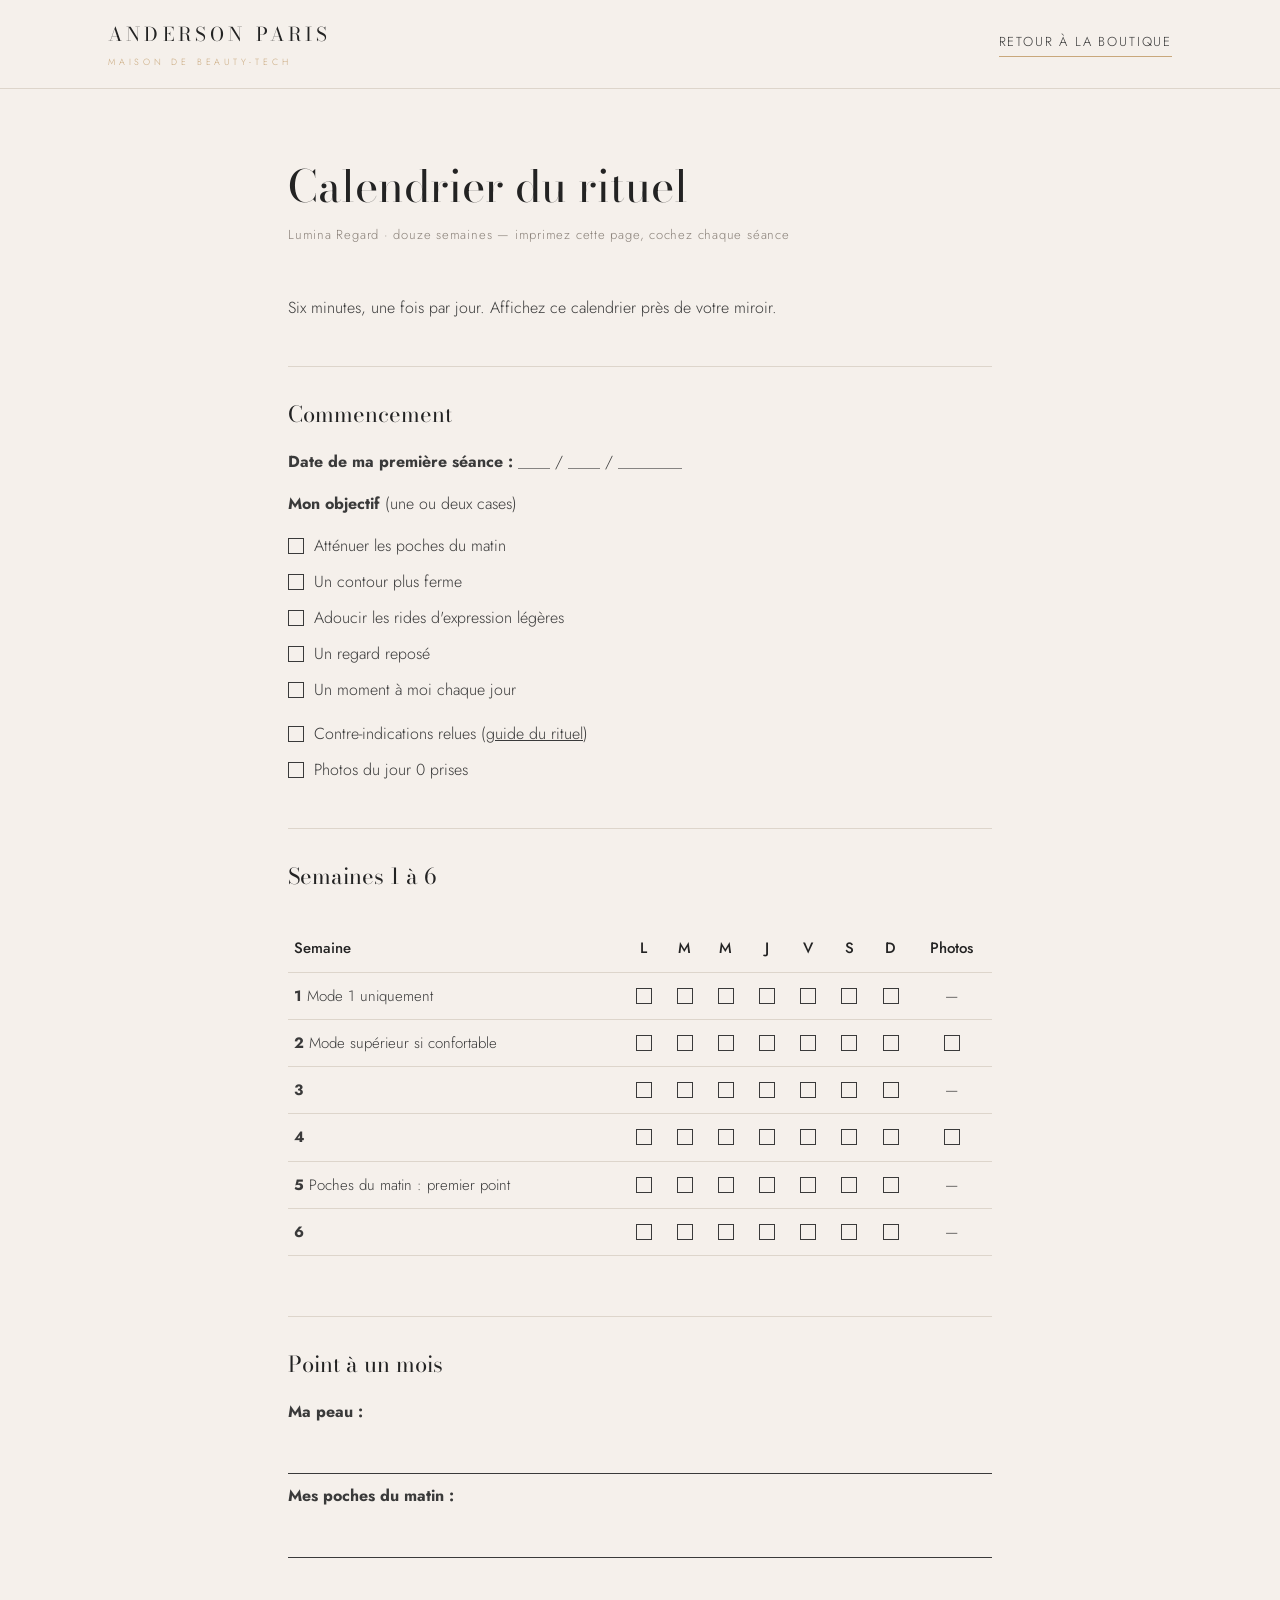
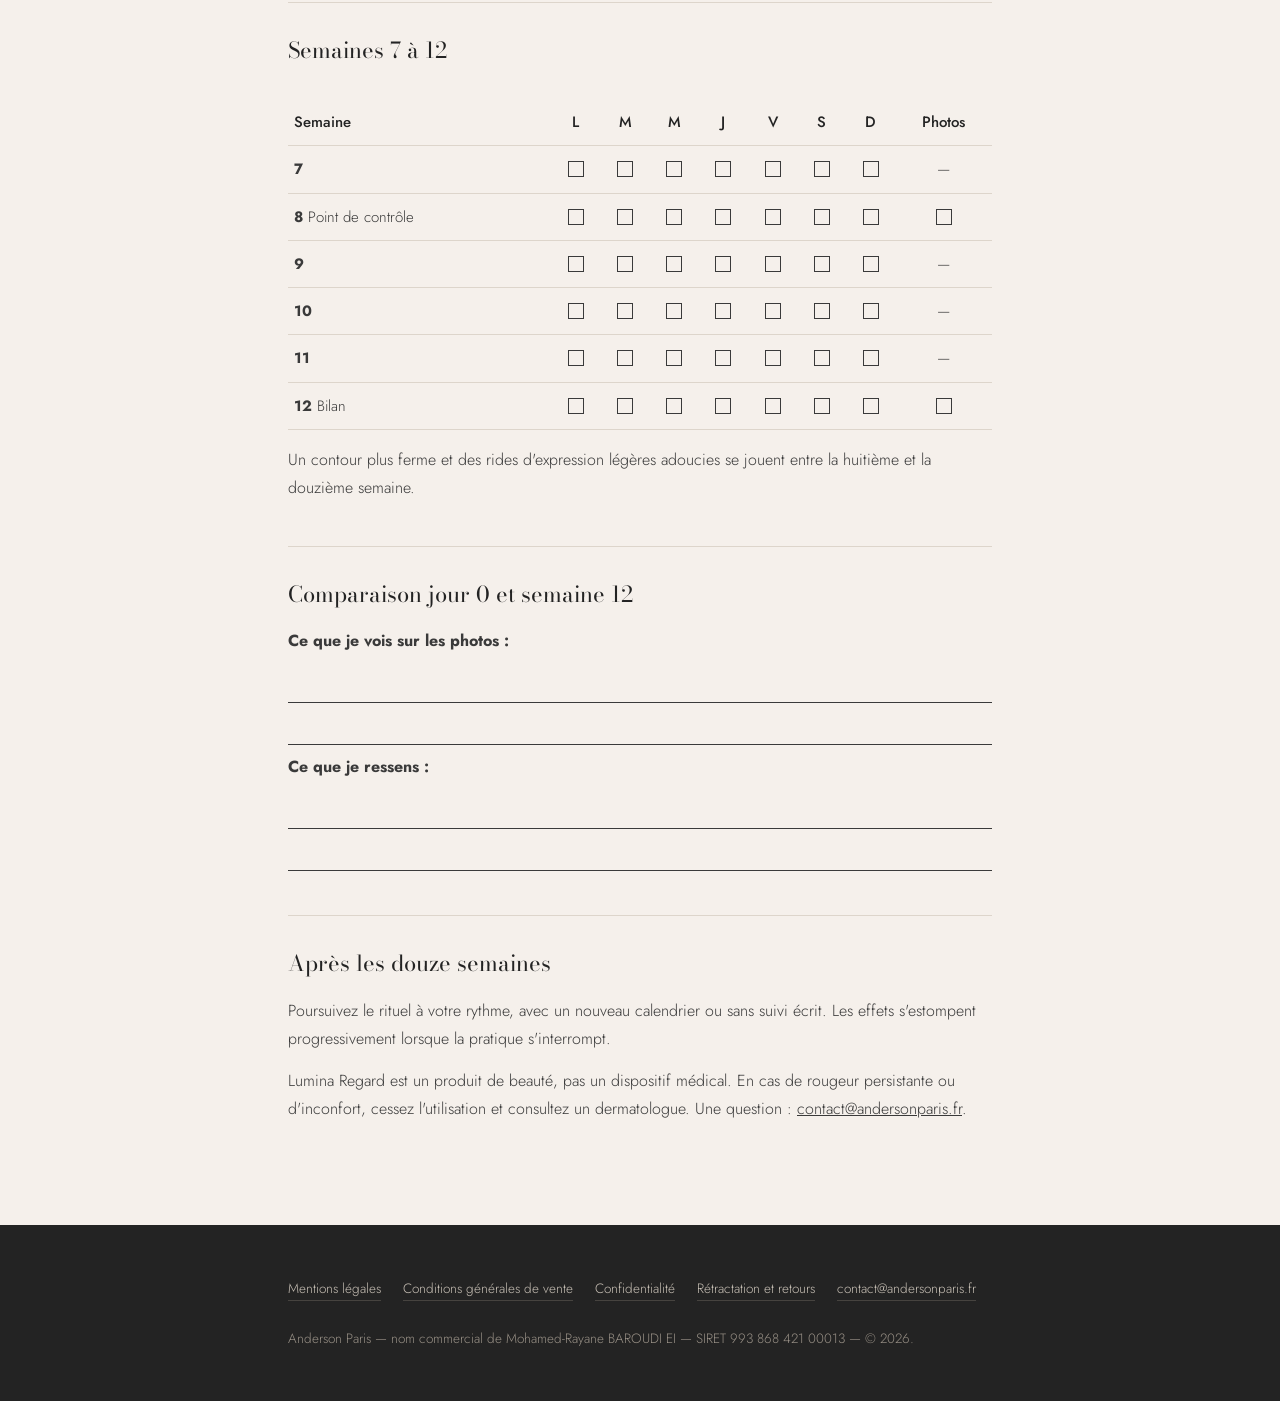
==== calendrier-rituel.html @ a3a5bf85 "Ajoute les pages du guide du rituel, des sérums et du calendrier Trois pages sur le squelette des pa" ====
<!DOCTYPE html>
<html lang="fr">
<head>
<meta charset="utf-8">
<meta name="viewport" content="width=device-width, initial-scale=1">
<meta name="robots" content="noindex">
<title>Calendrier du rituel, 12 semaines — Anderson Paris</title>
<link rel="preconnect" href="https://fonts.googleapis.com">
<link rel="preconnect" href="https://fonts.gstatic.com" crossorigin>
<link href="https://fonts.googleapis.com/css2?family=Bodoni+Moda:opsz,wght@6..96,400&family=Jost:wght@300;400;500&display=swap" rel="stylesheet">
<link rel="stylesheet" href="/style.css">
</head>
<body>
<header><div class="bar">
<a class="marque" href="/">Anderson Paris<span>Maison de beauty-tech</span></a>
<a class="retour" href="/">Retour à la boutique</a>
</div></header>
<main><div class="wrap">
<h1>Calendrier du rituel</h1>
<p class="maj">Lumina Regard · douze semaines — imprimez cette page, cochez chaque séance</p>
<p>Six minutes, une fois par jour. Affichez ce calendrier près de votre miroir.</p>

<h2>Commencement</h2>
<p><strong>Date de ma première séance :</strong> ____ / ____ / ________</p>
<p><strong>Mon objectif</strong> (une ou deux cases)</p>
<ul class="cases">
<li><span class="case"></span>Atténuer les poches du matin</li>
<li><span class="case"></span>Un contour plus ferme</li>
<li><span class="case"></span>Adoucir les rides d'expression légères</li>
<li><span class="case"></span>Un regard reposé</li>
<li><span class="case"></span>Un moment à moi chaque jour</li>
</ul>
<ul class="cases">
<li><span class="case"></span>Contre-indications relues (<a href="/guide-rituel#contre-indications">guide du rituel</a>)</li>
<li><span class="case"></span>Photos du jour 0 prises</li>
</ul>

<h2>Semaines 1 à 6</h2>
<div class="defile"><table class="grille">
<tr><th>Semaine</th><th>L</th><th>M</th><th>M</th><th>J</th><th>V</th><th>S</th><th>D</th><th>Photos</th></tr>
<tr><td><strong>1</strong> Mode 1 uniquement</td><td><span class="case"></span></td><td><span class="case"></span></td><td><span class="case"></span></td><td><span class="case"></span></td><td><span class="case"></span></td><td><span class="case"></span></td><td><span class="case"></span></td><td>—</td></tr>
<tr><td><strong>2</strong> Mode supérieur si confortable</td><td><span class="case"></span></td><td><span class="case"></span></td><td><span class="case"></span></td><td><span class="case"></span></td><td><span class="case"></span></td><td><span class="case"></span></td><td><span class="case"></span></td><td><span class="case"></span></td></tr>
<tr><td><strong>3</strong></td><td><span class="case"></span></td><td><span class="case"></span></td><td><span class="case"></span></td><td><span class="case"></span></td><td><span class="case"></span></td><td><span class="case"></span></td><td><span class="case"></span></td><td>—</td></tr>
<tr><td><strong>4</strong></td><td><span class="case"></span></td><td><span class="case"></span></td><td><span class="case"></span></td><td><span class="case"></span></td><td><span class="case"></span></td><td><span class="case"></span></td><td><span class="case"></span></td><td><span class="case"></span></td></tr>
<tr><td><strong>5</strong> Poches du matin : premier point</td><td><span class="case"></span></td><td><span class="case"></span></td><td><span class="case"></span></td><td><span class="case"></span></td><td><span class="case"></span></td><td><span class="case"></span></td><td><span class="case"></span></td><td>—</td></tr>
<tr><td><strong>6</strong></td><td><span class="case"></span></td><td><span class="case"></span></td><td><span class="case"></span></td><td><span class="case"></span></td><td><span class="case"></span></td><td><span class="case"></span></td><td><span class="case"></span></td><td>—</td></tr>
</table></div>

<h2>Point à un mois</h2>
<p><strong>Ma peau :</strong></p><div class="ligne-ecrire"></div>
<p><strong>Mes poches du matin :</strong></p><div class="ligne-ecrire"></div>

<h2>Semaines 7 à 12</h2>
<div class="defile"><table class="grille">
<tr><th>Semaine</th><th>L</th><th>M</th><th>M</th><th>J</th><th>V</th><th>S</th><th>D</th><th>Photos</th></tr>
<tr><td><strong>7</strong></td><td><span class="case"></span></td><td><span class="case"></span></td><td><span class="case"></span></td><td><span class="case"></span></td><td><span class="case"></span></td><td><span class="case"></span></td><td><span class="case"></span></td><td>—</td></tr>
<tr><td><strong>8</strong> Point de contrôle</td><td><span class="case"></span></td><td><span class="case"></span></td><td><span class="case"></span></td><td><span class="case"></span></td><td><span class="case"></span></td><td><span class="case"></span></td><td><span class="case"></span></td><td><span class="case"></span></td></tr>
<tr><td><strong>9</strong></td><td><span class="case"></span></td><td><span class="case"></span></td><td><span class="case"></span></td><td><span class="case"></span></td><td><span class="case"></span></td><td><span class="case"></span></td><td><span class="case"></span></td><td>—</td></tr>
<tr><td><strong>10</strong></td><td><span class="case"></span></td><td><span class="case"></span></td><td><span class="case"></span></td><td><span class="case"></span></td><td><span class="case"></span></td><td><span class="case"></span></td><td><span class="case"></span></td><td>—</td></tr>
<tr><td><strong>11</strong></td><td><span class="case"></span></td><td><span class="case"></span></td><td><span class="case"></span></td><td><span class="case"></span></td><td><span class="case"></span></td><td><span class="case"></span></td><td><span class="case"></span></td><td>—</td></tr>
<tr><td><strong>12</strong> Bilan</td><td><span class="case"></span></td><td><span class="case"></span></td><td><span class="case"></span></td><td><span class="case"></span></td><td><span class="case"></span></td><td><span class="case"></span></td><td><span class="case"></span></td><td><span class="case"></span></td></tr>
</table></div>
<p>Un contour plus ferme et des rides d'expression légères adoucies se jouent entre la huitième et la douzième semaine.</p>

<h2>Comparaison jour 0 et semaine 12</h2>
<p><strong>Ce que je vois sur les photos :</strong></p><div class="ligne-ecrire"></div><div class="ligne-ecrire"></div>
<p><strong>Ce que je ressens :</strong></p><div class="ligne-ecrire"></div><div class="ligne-ecrire"></div>

<h2>Après les douze semaines</h2>
<p>Poursuivez le rituel à votre rythme, avec un nouveau calendrier ou sans suivi écrit. Les effets s'estompent progressivement lorsque la pratique s'interrompt.</p>
<p>Lumina Regard est un produit de beauté, pas un dispositif médical. En cas de rougeur persistante ou d'inconfort, cessez l'utilisation et consultez un dermatologue. Une question : <a href="mailto:contact@andersonparis.fr">contact@andersonparis.fr</a>.</p>
</div></main>
<footer><div class="wrap">
<div class="fnav">
<a href="/mentions-legales">Mentions légales</a>
<a href="/cgv">Conditions générales de vente</a>
<a href="/confidentialite">Confidentialité</a>
<a href="/retractation">Rétractation et retours</a>
<a href="mailto:contact@andersonparis.fr">contact@andersonparis.fr</a>
</div>
<p>Anderson Paris — nom commercial de Mohamed-Rayane BAROUDI EI — SIRET 993 868 421 00013 — © 2026.</p>
</div></footer>
</body></html>
---- style.css ----
:root{--albatre:#F5F0EB;--papier:#FBF9F6;--rose:#C9A87C;--anthracite:#3A3A3A;--encre:#232323;--ligne:#DDD5CB;--serif:"Bodoni Moda",Georgia,serif;--sans:"Jost",-apple-system,Helvetica,Arial,sans-serif}
*{box-sizing:border-box;margin:0;padding:0}
body{background:var(--albatre);color:var(--anthracite);font-family:var(--sans);font-weight:300;font-size:16px;line-height:1.75;-webkit-font-smoothing:antialiased}
.wrap{max-width:760px;margin:0 auto;padding:0 28px}
header{border-bottom:1px solid var(--ligne);background:var(--albatre)}
.bar{display:flex;align-items:center;justify-content:space-between;padding:18px 28px;max-width:1120px;margin:0 auto}
.marque{font-family:var(--serif);font-size:19px;letter-spacing:.22em;text-transform:uppercase;color:var(--encre);text-decoration:none}
.marque span{display:block;font-family:var(--sans);font-size:9px;letter-spacing:.42em;color:var(--rose);margin-top:3px}
.retour{font-size:13px;letter-spacing:.14em;text-transform:uppercase;color:var(--anthracite);text-decoration:none;border-bottom:1px solid var(--rose);padding-bottom:3px}
.retour:hover{color:var(--rose)}
main{padding:72px 0 88px}
h1{font-family:var(--serif);font-weight:400;font-size:clamp(30px,4.4vw,44px);line-height:1.15;color:var(--encre);margin-bottom:12px}
.maj{font-size:13px;color:#8A8179;letter-spacing:.06em;margin-bottom:48px}
h2{font-family:var(--serif);font-weight:400;font-size:22px;color:var(--encre);margin:44px 0 14px;padding-top:28px;border-top:1px solid var(--ligne)}
h3{font-size:16px;font-weight:500;color:var(--encre);margin:24px 0 8px}
p{margin-bottom:14px}
ul,ol{margin:0 0 16px 20px}
li{margin-bottom:8px}
a{color:var(--anthracite)}
a:focus-visible{outline:2px solid var(--rose);outline-offset:3px}
table{width:100%;border-collapse:collapse;margin:16px 0;font-size:15px}
td,th{border-bottom:1px solid var(--ligne);padding:11px 0;text-align:left;vertical-align:top}
th{font-weight:500;color:var(--encre);width:34%}
.encadre{background:var(--papier);border:1px solid var(--ligne);padding:26px 28px;margin:26px 0;font-size:15px}
.aremplir{background:#F6E9D8;border-bottom:1px solid var(--rose);padding:1px 5px;font-weight:400}
footer{background:var(--encre);color:#989086;padding:52px 0 36px;font-size:13.5px}
footer a{color:#C8C0B6;text-decoration:none;border-bottom:1px solid #46433F}
footer a:hover{color:var(--rose)}
.fnav{display:flex;flex-wrap:wrap;gap:22px;margin-bottom:26px}
.cases{list-style:none;margin-left:0}
.case{display:inline-block;width:16px;height:16px;border:1px solid var(--anthracite);vertical-align:-3px;margin-right:10px}
.defile{overflow-x:auto}
.grille th,.grille td{width:auto;text-align:center;padding:10px 6px}
.grille th:first-child,.grille td:first-child{text-align:left;min-width:150px}
.grille .case{margin-right:0}
.ligne-ecrire{border-bottom:1px solid var(--anthracite);height:34px;margin-bottom:8px}
@media print{header,footer{display:none}body{background:none}main{padding:0}}
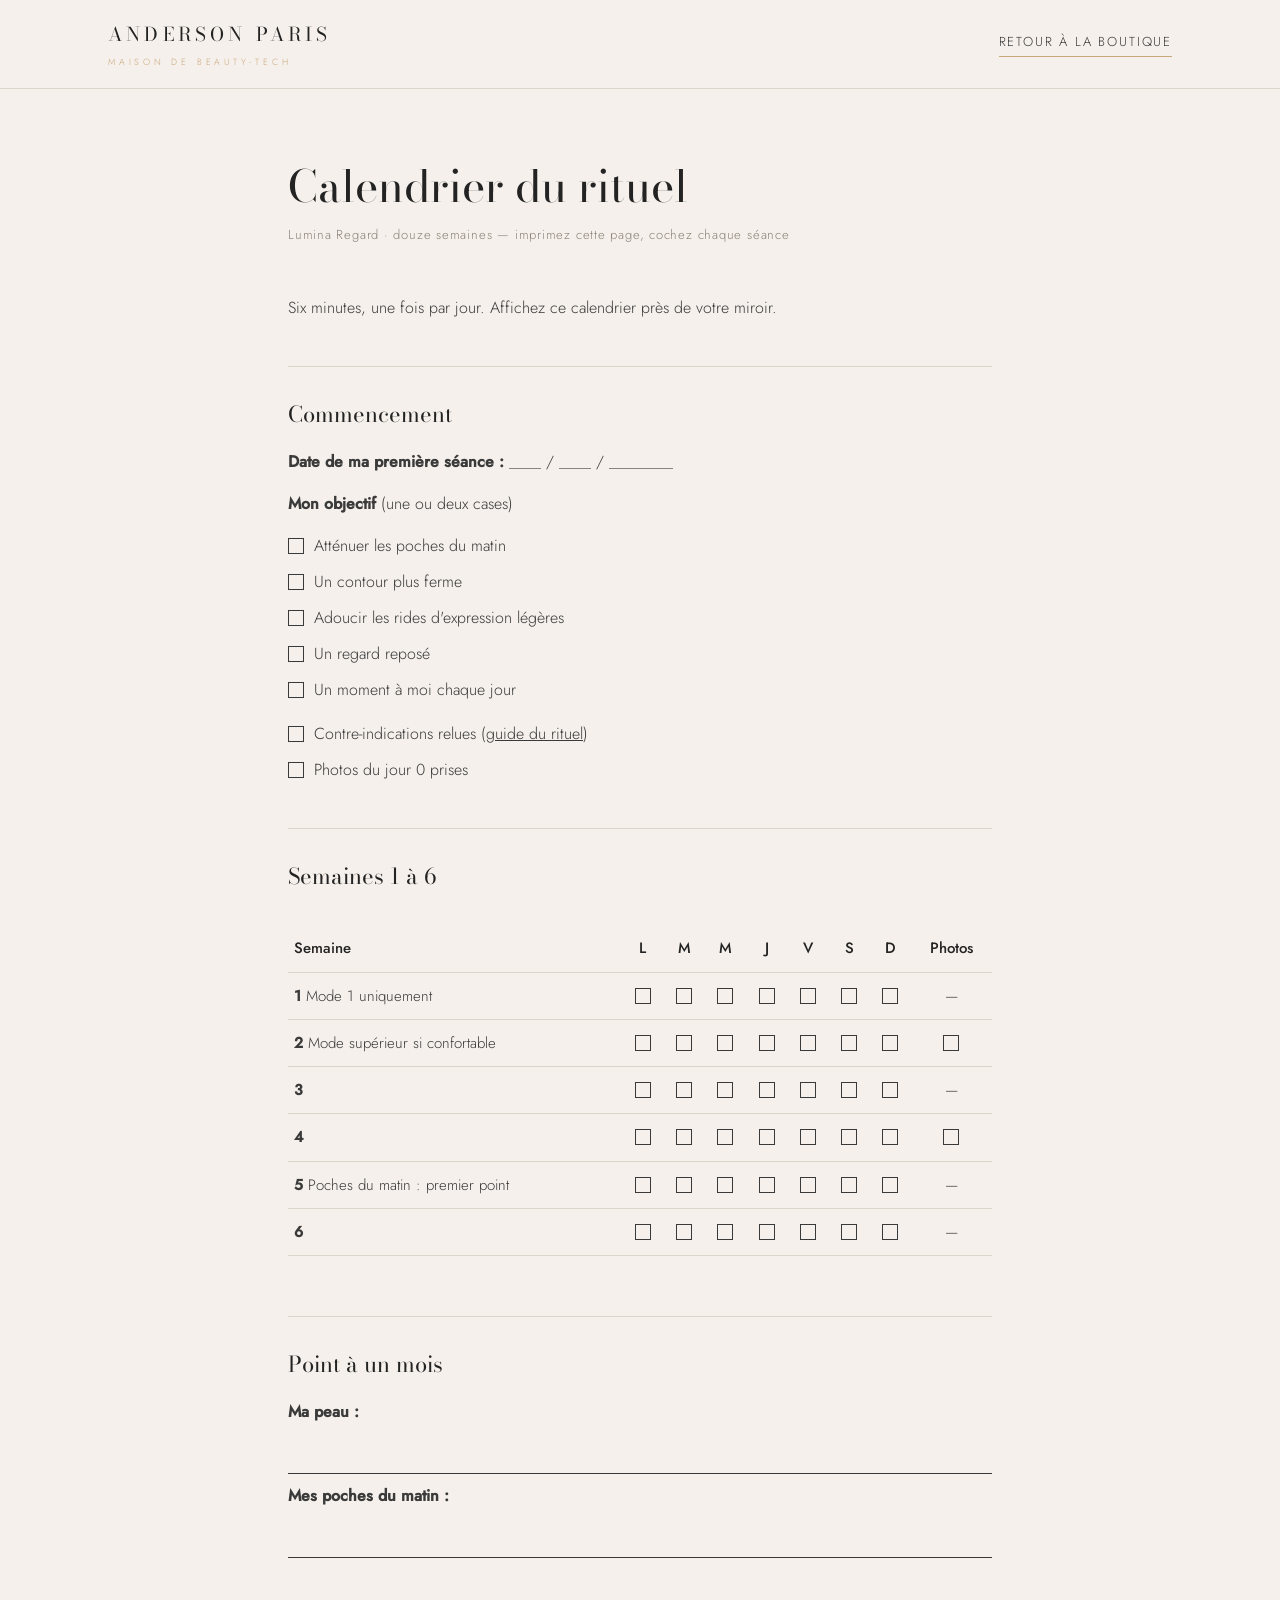
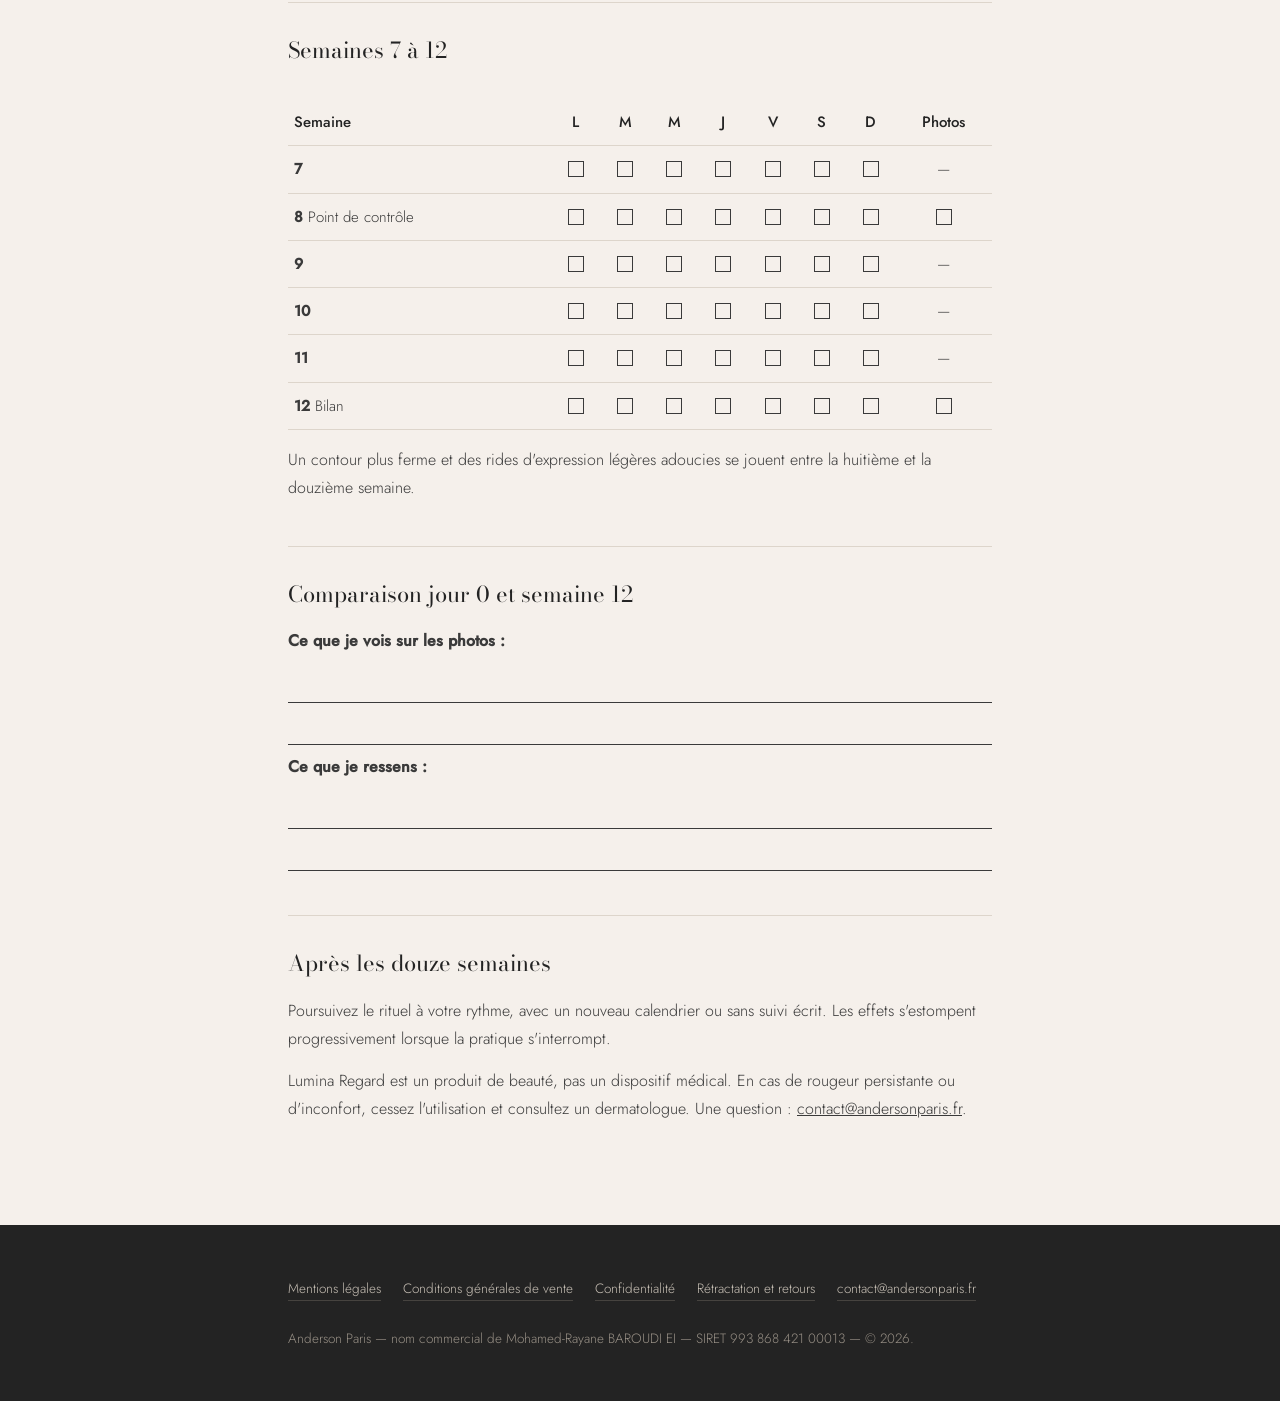
==== commit ab488a91: "Auto-heberge les polices : l IP des visiteuses ne part plus chez Google" ====
--- a/calendrier-rituel.html
+++ b/calendrier-rituel.html
@@ -5,9 +5,9 @@
 <meta name="viewport" content="width=device-width, initial-scale=1">
 <meta name="robots" content="noindex">
 <title>Calendrier du rituel, 12 semaines — Anderson Paris</title>
-<link rel="preconnect" href="https://fonts.googleapis.com">
-<link rel="preconnect" href="https://fonts.gstatic.com" crossorigin>
-<link href="https://fonts.googleapis.com/css2?family=Bodoni+Moda:opsz,wght@6..96,400&family=Jost:wght@300;400;500&display=swap" rel="stylesheet">
+<link rel="preload" as="font" type="font/woff2" href="/polices/bodoni-moda-latin.woff2" crossorigin>
+<link rel="preload" as="font" type="font/woff2" href="/polices/jost-latin.woff2" crossorigin>
+<link rel="stylesheet" href="/polices/polices.css">
 <link rel="stylesheet" href="/style.css">
 </head>
 <body>
--- a/polices/polices.css
+++ b/polices/polices.css
@@ -0,0 +1,88 @@
+/* Polices servies depuis andersonparis.fr : aucune adresse IP de visiteuse
+   ne part chez Google LLC au chargement de la page.
+   Sous-ensembles latin et latin-ext des fichiers variables Bodoni Moda v28 et Jost v20,
+   récupérés sur fonts.gstatic.com. Licence SIL Open Font License 1.1. */
+
+/* Bodoni Moda — titres */
+@font-face {
+  font-family: "Bodoni Moda";
+  font-style: normal;
+  font-weight: 400;
+  font-display: swap;
+  src: url(/polices/bodoni-moda-latin-ext.woff2) format("woff2");
+  unicode-range: U+0100-02BA, U+02BD-02C5, U+02C7-02CC, U+02CE-02D7, U+02DD-02FF, U+0304, U+0308, U+0329, U+1D00-1DBF, U+1E00-1E9F, U+1EF2-1EFF, U+2020, U+20A0-20AB, U+20AD-20C0, U+2113, U+2C60-2C7F, U+A720-A7FF;
+}
+@font-face {
+  font-family: "Bodoni Moda";
+  font-style: normal;
+  font-weight: 400;
+  font-display: swap;
+  src: url(/polices/bodoni-moda-latin.woff2) format("woff2");
+  unicode-range: U+0000-00FF, U+0131, U+0152-0153, U+02BB-02BC, U+02C6, U+02DA, U+02DC, U+0304, U+0308, U+0329, U+2000-206F, U+20AC, U+2122, U+2191, U+2193, U+2212, U+2215, U+FEFF, U+FFFD;
+}
+@font-face {
+  font-family: "Bodoni Moda";
+  font-style: normal;
+  font-weight: 500;
+  font-display: swap;
+  src: url(/polices/bodoni-moda-latin-ext.woff2) format("woff2");
+  unicode-range: U+0100-02BA, U+02BD-02C5, U+02C7-02CC, U+02CE-02D7, U+02DD-02FF, U+0304, U+0308, U+0329, U+1D00-1DBF, U+1E00-1E9F, U+1EF2-1EFF, U+2020, U+20A0-20AB, U+20AD-20C0, U+2113, U+2C60-2C7F, U+A720-A7FF;
+}
+@font-face {
+  font-family: "Bodoni Moda";
+  font-style: normal;
+  font-weight: 500;
+  font-display: swap;
+  src: url(/polices/bodoni-moda-latin.woff2) format("woff2");
+  unicode-range: U+0000-00FF, U+0131, U+0152-0153, U+02BB-02BC, U+02C6, U+02DA, U+02DC, U+0304, U+0308, U+0329, U+2000-206F, U+20AC, U+2122, U+2191, U+2193, U+2212, U+2215, U+FEFF, U+FFFD;
+}
+
+/* Jost — texte courant */
+@font-face {
+  font-family: "Jost";
+  font-style: normal;
+  font-weight: 300;
+  font-display: swap;
+  src: url(/polices/jost-latin-ext.woff2) format("woff2");
+  unicode-range: U+0100-02BA, U+02BD-02C5, U+02C7-02CC, U+02CE-02D7, U+02DD-02FF, U+0304, U+0308, U+0329, U+1D00-1DBF, U+1E00-1E9F, U+1EF2-1EFF, U+2020, U+20A0-20AB, U+20AD-20C0, U+2113, U+2C60-2C7F, U+A720-A7FF;
+}
+@font-face {
+  font-family: "Jost";
+  font-style: normal;
+  font-weight: 300;
+  font-display: swap;
+  src: url(/polices/jost-latin.woff2) format("woff2");
+  unicode-range: U+0000-00FF, U+0131, U+0152-0153, U+02BB-02BC, U+02C6, U+02DA, U+02DC, U+0304, U+0308, U+0329, U+2000-206F, U+20AC, U+2122, U+2191, U+2193, U+2212, U+2215, U+FEFF, U+FFFD;
+}
+@font-face {
+  font-family: "Jost";
+  font-style: normal;
+  font-weight: 400;
+  font-display: swap;
+  src: url(/polices/jost-latin-ext.woff2) format("woff2");
+  unicode-range: U+0100-02BA, U+02BD-02C5, U+02C7-02CC, U+02CE-02D7, U+02DD-02FF, U+0304, U+0308, U+0329, U+1D00-1DBF, U+1E00-1E9F, U+1EF2-1EFF, U+2020, U+20A0-20AB, U+20AD-20C0, U+2113, U+2C60-2C7F, U+A720-A7FF;
+}
+@font-face {
+  font-family: "Jost";
+  font-style: normal;
+  font-weight: 400;
+  font-display: swap;
+  src: url(/polices/jost-latin.woff2) format("woff2");
+  unicode-range: U+0000-00FF, U+0131, U+0152-0153, U+02BB-02BC, U+02C6, U+02DA, U+02DC, U+0304, U+0308, U+0329, U+2000-206F, U+20AC, U+2122, U+2191, U+2193, U+2212, U+2215, U+FEFF, U+FFFD;
+}
+@font-face {
+  font-family: "Jost";
+  font-style: normal;
+  font-weight: 500;
+  font-display: swap;
+  src: url(/polices/jost-latin-ext.woff2) format("woff2");
+  unicode-range: U+0100-02BA, U+02BD-02C5, U+02C7-02CC, U+02CE-02D7, U+02DD-02FF, U+0304, U+0308, U+0329, U+1D00-1DBF, U+1E00-1E9F, U+1EF2-1EFF, U+2020, U+20A0-20AB, U+20AD-20C0, U+2113, U+2C60-2C7F, U+A720-A7FF;
+}
+@font-face {
+  font-family: "Jost";
+  font-style: normal;
+  font-weight: 500;
+  font-display: swap;
+  src: url(/polices/jost-latin.woff2) format("woff2");
+  unicode-range: U+0000-00FF, U+0131, U+0152-0153, U+02BB-02BC, U+02C6, U+02DA, U+02DC, U+0304, U+0308, U+0329, U+2000-206F, U+20AC, U+2122, U+2191, U+2193, U+2212, U+2215, U+FEFF, U+FFFD;
+}
--- a/style.css
+++ b/style.css
@@ -34,4 +34,11 @@
 .grille th:first-child,.grille td:first-child{text-align:left;min-width:150px}
 .grille .case{margin-right:0}
 .ligne-ecrire{border-bottom:1px solid var(--anthracite);height:34px;margin-bottom:8px}
-@media print{header,footer{display:none}body{background:none}main{padding:0}}
+.rappel-produit{border-top:1px solid var(--ligne);border-bottom:1px solid var(--ligne);padding:34px 0;margin:48px 0 8px}
+.rappel-produit h2{border-top:none;padding-top:0;margin-top:0}
+.rappel-produit p{max-width:62ch}
+.rappel-produit .prix{font-family:var(--serif);font-size:26px;margin:14px 0 18px}
+.rappel-produit .bouton{display:inline-block;background:var(--encre);color:var(--papier);padding:15px 32px;text-decoration:none;font-family:var(--sans);font-size:15px;letter-spacing:.08em;text-transform:uppercase}
+.rappel-produit .bouton:hover{background:var(--anthracite)}
+.rappel-produit .mentions{font-size:14px;color:var(--anthracite);margin-top:14px}
+@media print{.rappel-produit{display:none}header,footer{display:none}body{background:none}main{padding:0}}
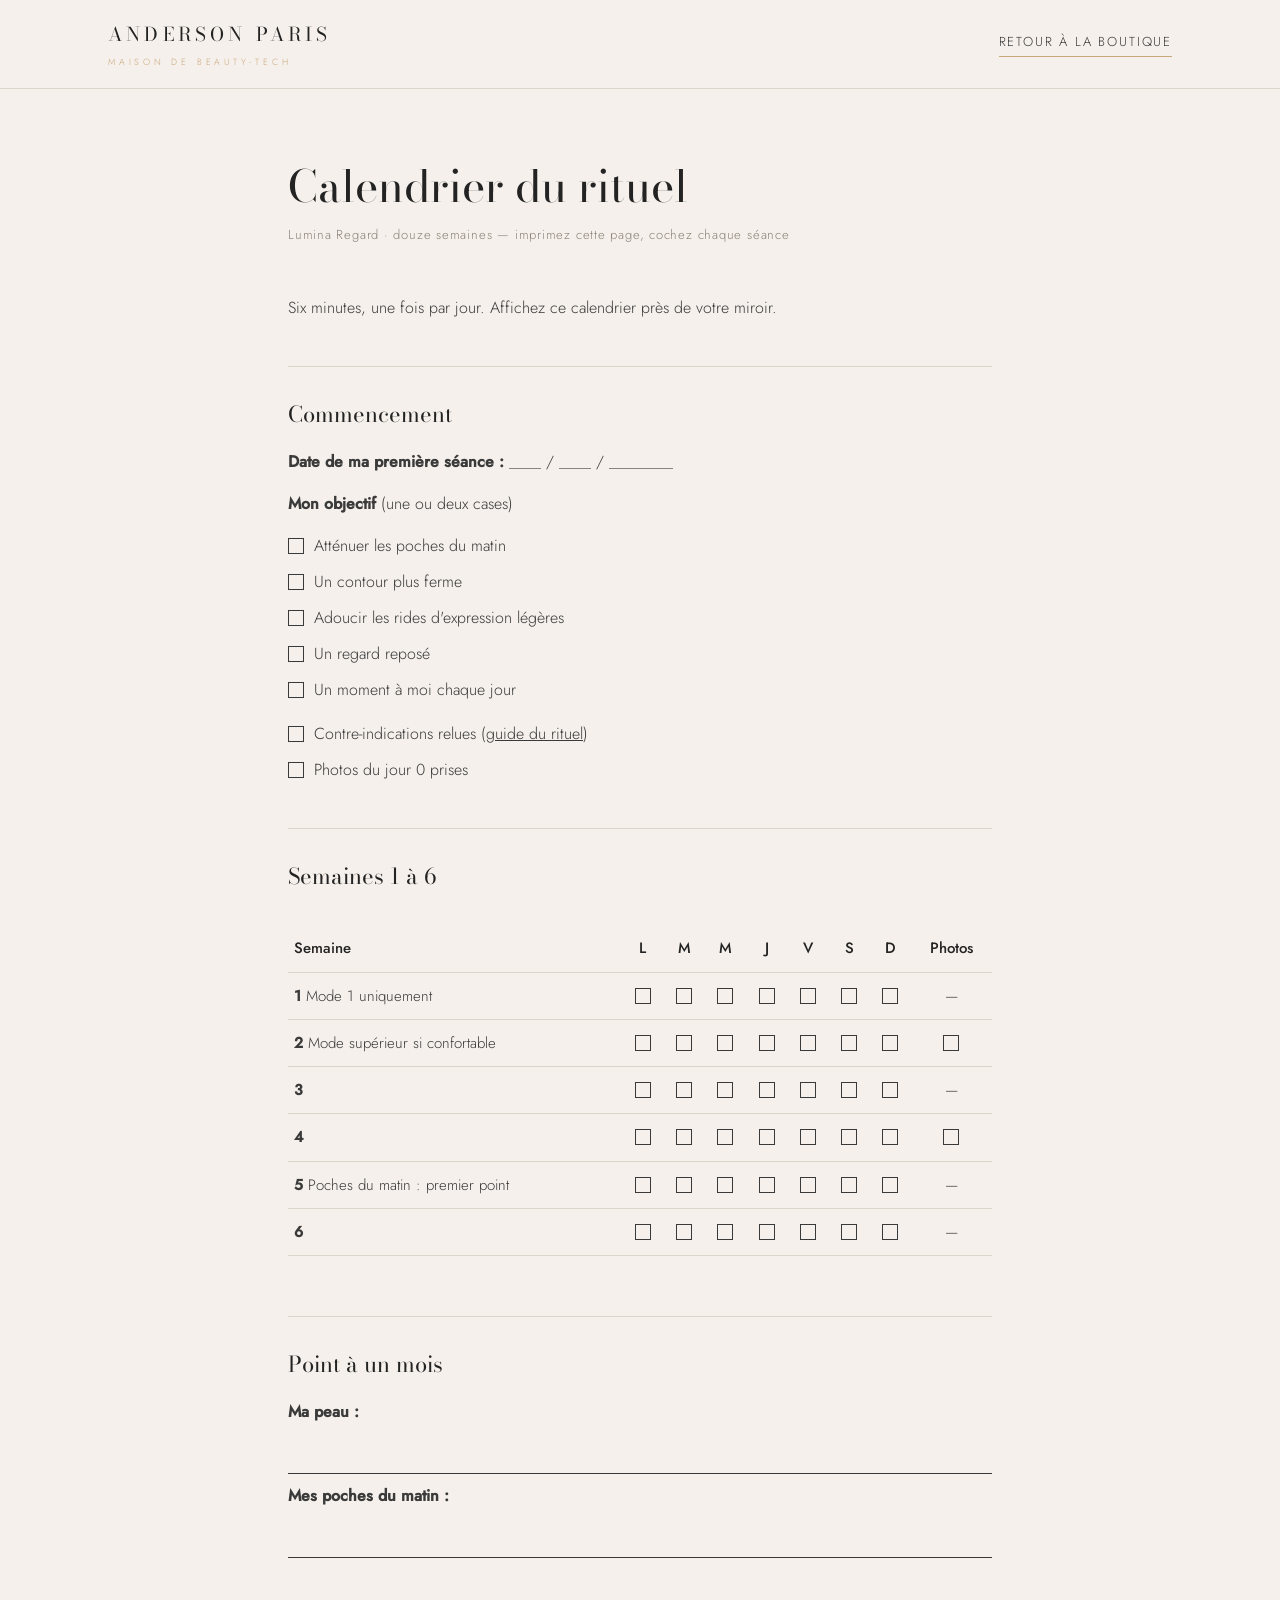
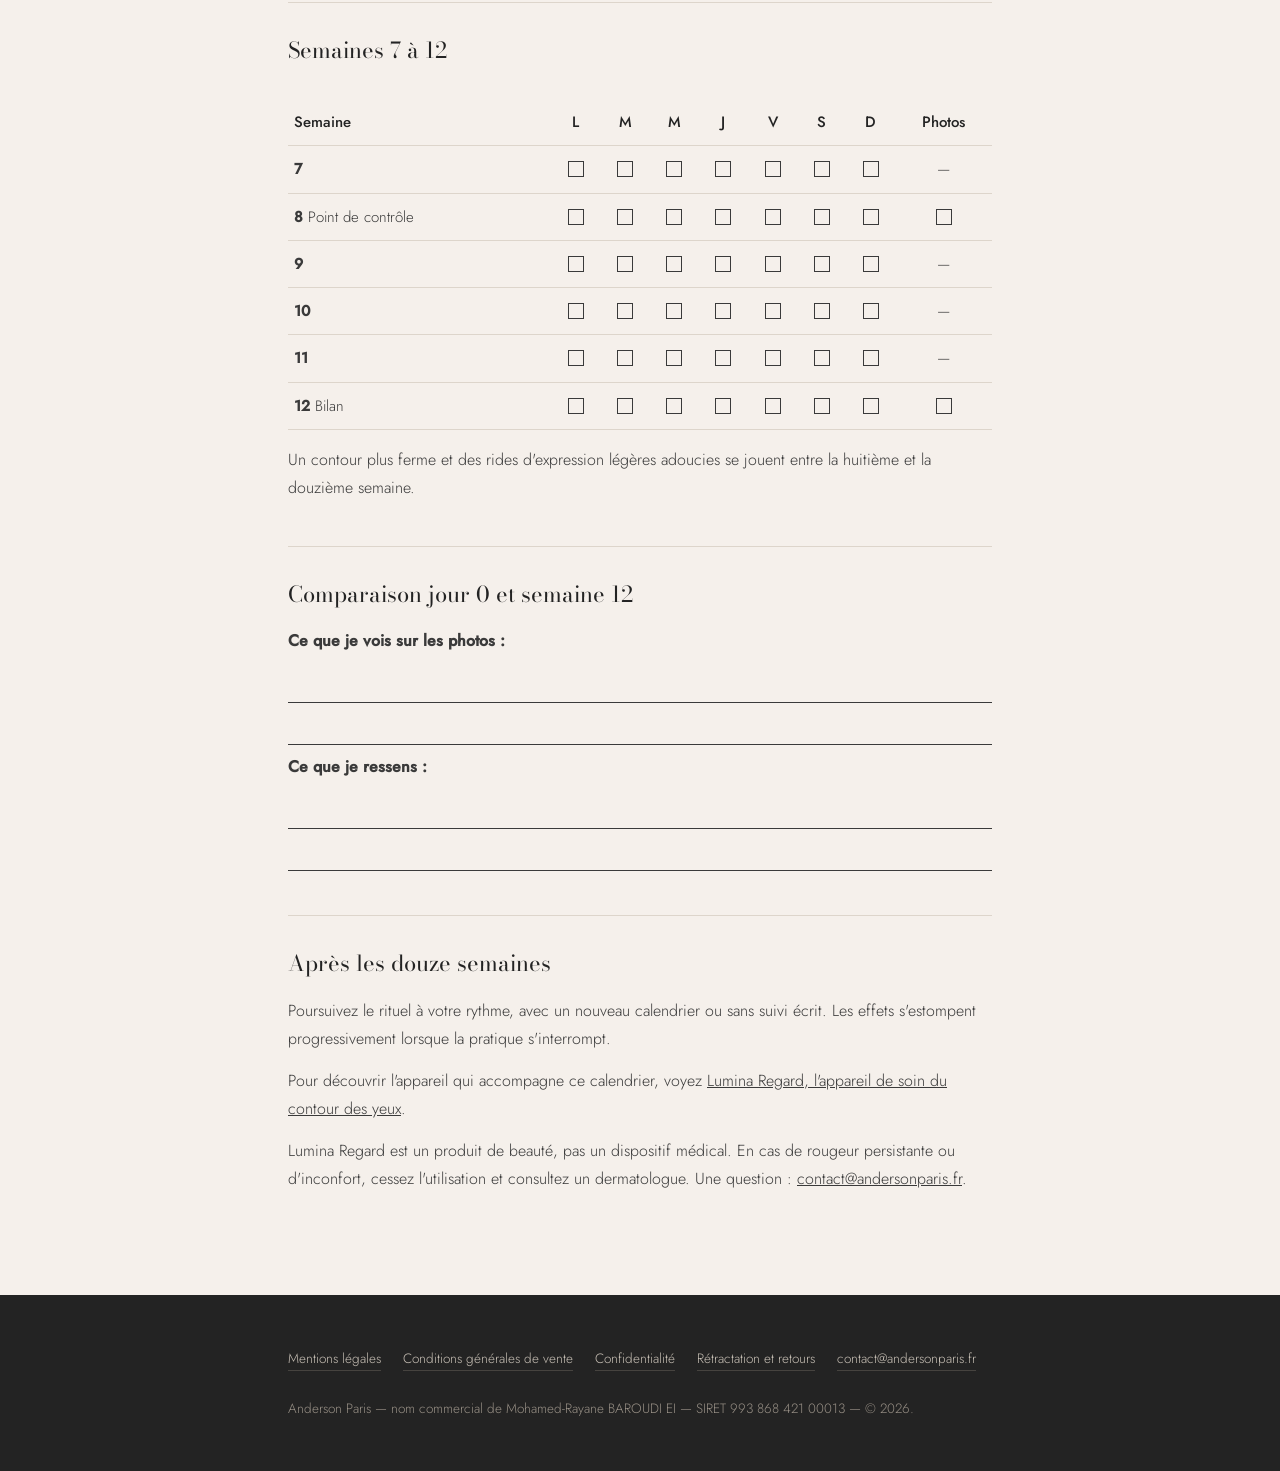
==== commit f89e7e1d: "Rend la page calendrier du rituel indexable et la relie au reste du site" ====
--- a/calendrier-rituel.html
+++ b/calendrier-rituel.html
@@ -3,8 +3,19 @@
 <head>
 <meta charset="utf-8">
 <meta name="viewport" content="width=device-width, initial-scale=1">
-<meta name="robots" content="noindex">
 <title>Calendrier du rituel, 12 semaines — Anderson Paris</title>
+<meta name="description" content="Calendrier du rituel Lumina Regard à imprimer : douze semaines de séances à cocher, deux points de contrôle et un bilan photo du contour des yeux.">
+<link rel="canonical" href="https://www.andersonparis.fr/calendrier-rituel">
+<meta property="og:title" content="Calendrier du rituel Lumina Regard, 12 semaines à imprimer">
+<meta property="og:description" content="Douze semaines de séances à cocher, deux points de contrôle et un bilan photo : le calendrier à imprimer du rituel contour des yeux Lumina Regard.">
+<meta property="og:image" content="https://www.andersonparis.fr/images/lumina-regard-champagne.jpg">
+<meta property="og:image:alt" content="Appareil Lumina Regard, finition champagne">
+<meta property="og:url" content="https://www.andersonparis.fr/calendrier-rituel">
+<meta property="og:type" content="article">
+<meta property="og:locale" content="fr_FR">
+<meta property="og:site_name" content="Anderson Paris">
+<meta name="twitter:card" content="summary_large_image">
+<link rel="icon" type="image/png" href="/images/favicon.png">
 <link rel="preload" as="font" type="font/woff2" href="/polices/bodoni-moda-latin.woff2" crossorigin>
 <link rel="preload" as="font" type="font/woff2" href="/polices/jost-latin.woff2" crossorigin>
 <link rel="stylesheet" href="/polices/polices.css">
@@ -68,6 +79,7 @@
 
 <h2>Après les douze semaines</h2>
 <p>Poursuivez le rituel à votre rythme, avec un nouveau calendrier ou sans suivi écrit. Les effets s'estompent progressivement lorsque la pratique s'interrompt.</p>
+<p>Pour découvrir l'appareil qui accompagne ce calendrier, voyez <a href="/">Lumina Regard, l'appareil de soin du contour des yeux</a>.</p>
 <p>Lumina Regard est un produit de beauté, pas un dispositif médical. En cas de rougeur persistante ou d'inconfort, cessez l'utilisation et consultez un dermatologue. Une question : <a href="mailto:contact@andersonparis.fr">contact@andersonparis.fr</a>.</p>
 </div></main>
 <footer><div class="wrap">
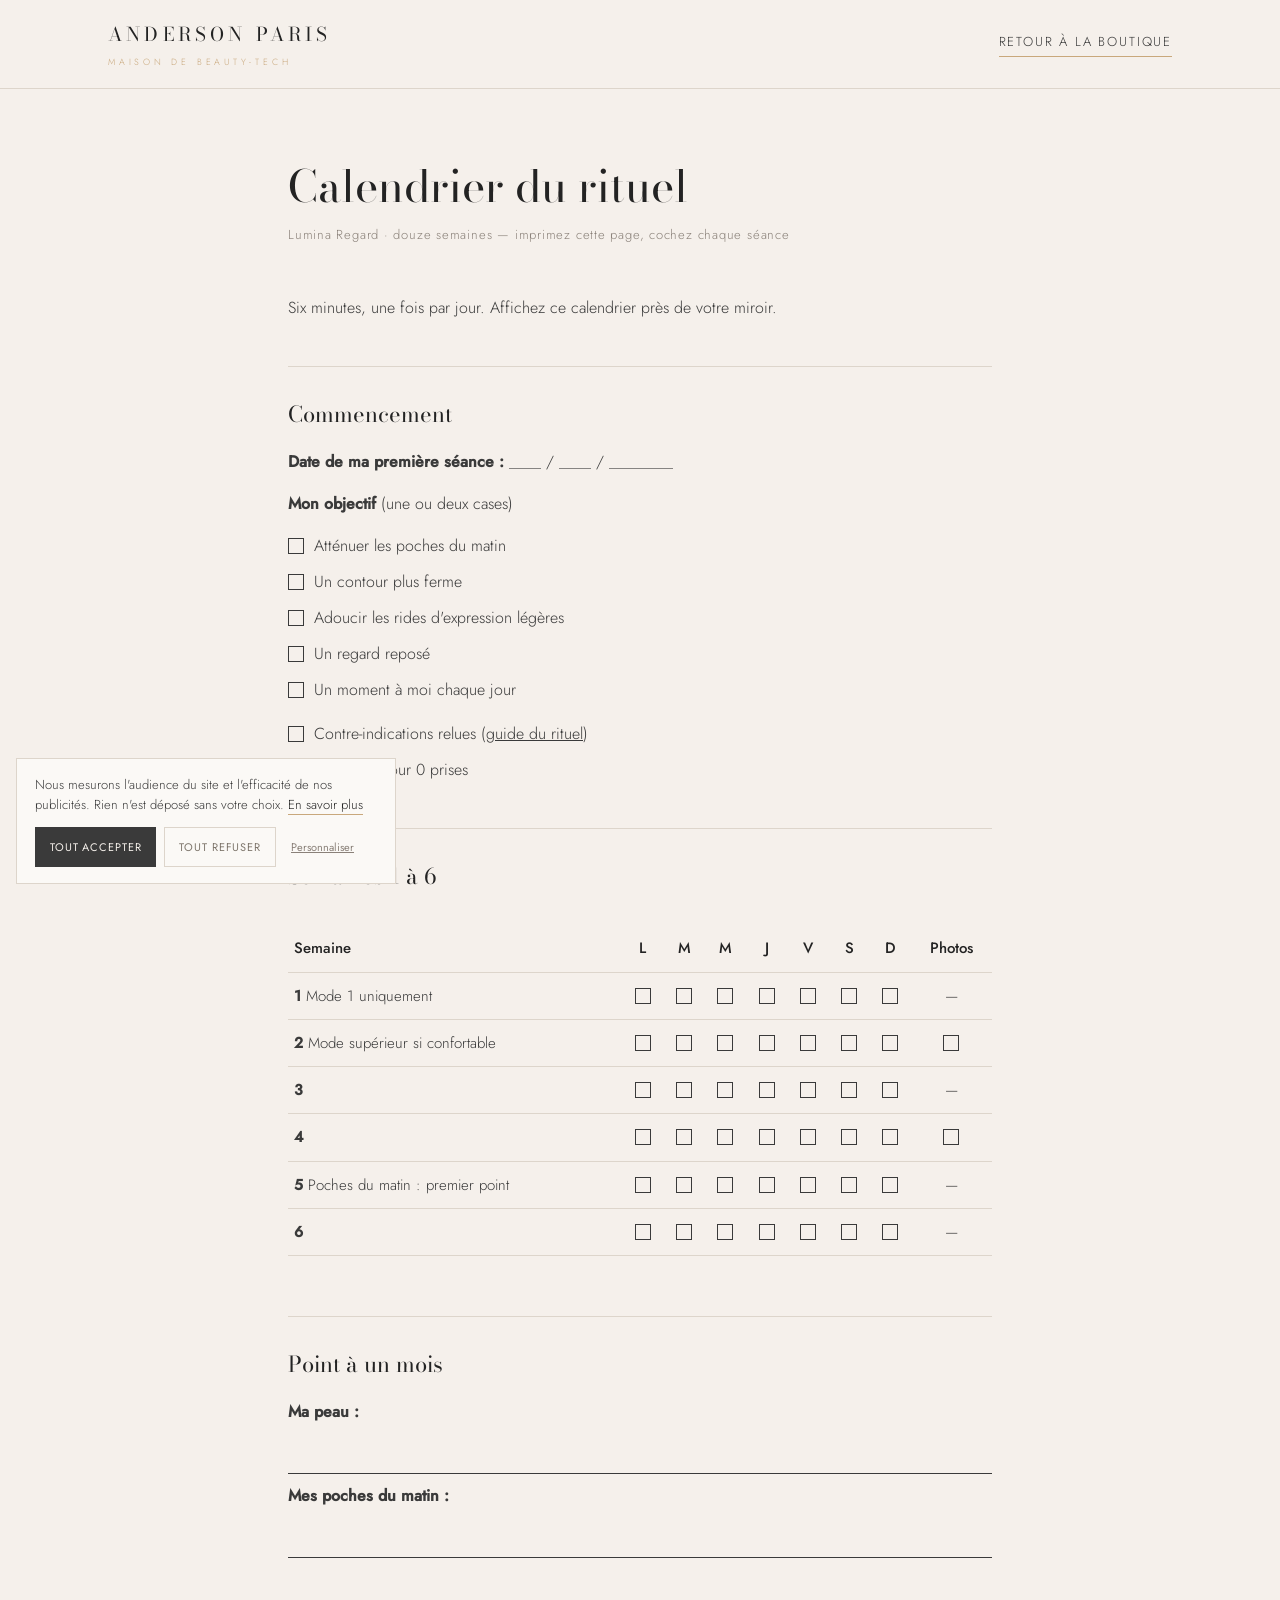
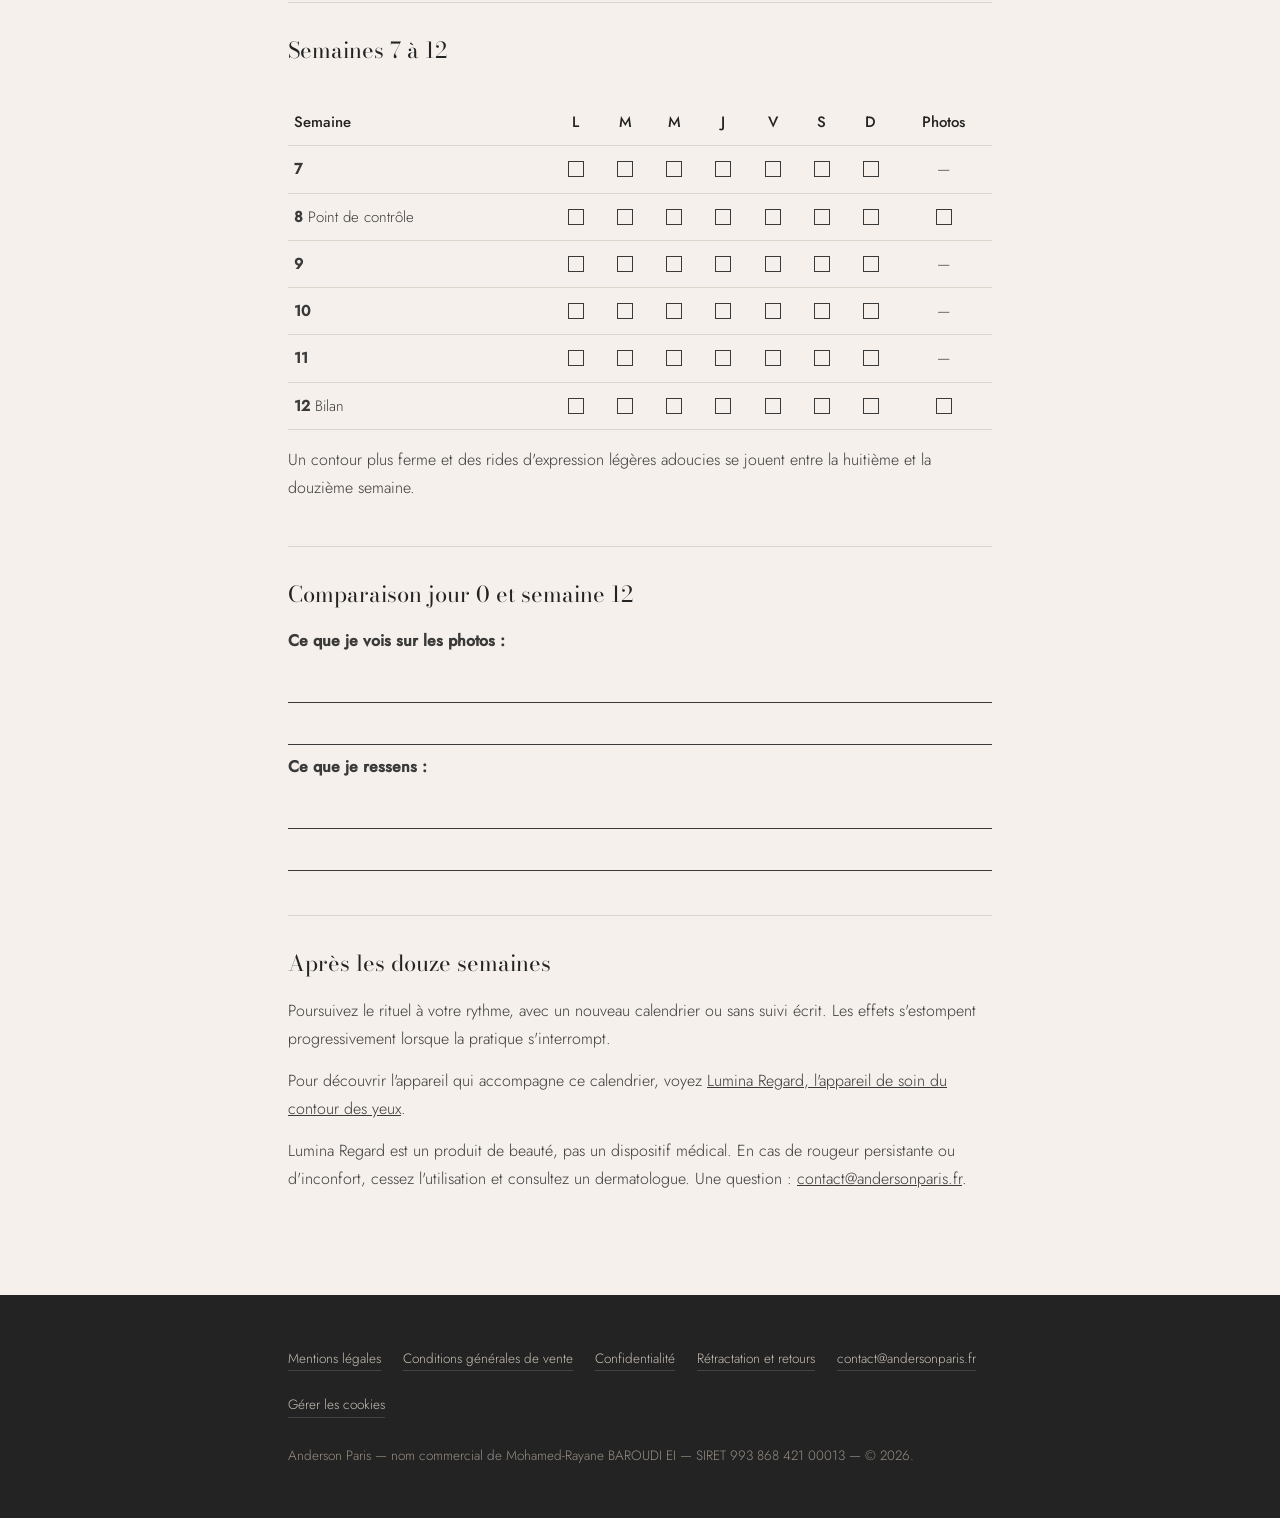
==== commit 026f016a: "Mesure : poser /suivi.js et le bandeau de consentement sur les 6 pages de contenu Le module de mesur" ====
--- a/calendrier-rituel.html
+++ b/calendrier-rituel.html
@@ -89,7 +89,111 @@
 <a href="/confidentialite">Confidentialité</a>
 <a href="/retractation">Rétractation et retours</a>
 <a href="mailto:contact@andersonparis.fr">contact@andersonparis.fr</a>
+<button type="button" class="lien-cookies" hidden>Gérer les cookies</button>
 </div>
 <p>Anderson Paris — nom commercial de Mohamed-Rayane BAROUDI EI — SIRET 993 868 421 00013 — © 2026.</p>
 </div></footer>
+<style>
+/* bandeau de consentement — copie du bloc d'index.html (extraction commune : t_4a801204) */
+[hidden]{display:none!important}
+.lien-cookies{background:none;border:none;border-bottom:1px solid #46433F;color:#C8C0B6;font:inherit;cursor:pointer;padding:0}
+.lien-cookies:hover{color:var(--rose)}
+.consentement{position:fixed;left:16px;bottom:calc(16px + env(safe-area-inset-bottom,0px));z-index:70;width:calc(100% - 32px);max-width:380px;background:var(--papier);border:1px solid var(--ligne);padding:16px 18px}
+.consentement p{font-size:13px;line-height:1.55;margin-bottom:12px}
+.consentement p a{color:var(--encre);text-decoration:none;border-bottom:1px solid var(--rose)}
+.consentement .choix{display:flex;flex-direction:column;gap:8px;margin-bottom:12px;font-size:13px}
+.consentement label{display:flex;align-items:center;gap:10px;cursor:pointer}
+.consentement input{accent-color:var(--anthracite)}
+.consentement .boutons{display:flex;flex-wrap:wrap;gap:8px}
+.consentement button{font-family:var(--sans);font-weight:400;font-size:11px;letter-spacing:.08em;text-transform:uppercase;padding:10px 14px;min-height:40px;cursor:pointer;background:var(--anthracite);color:var(--albatre);border:1px solid var(--anthracite)}
+.consentement button.secondaire{background:none;color:#7E766C;border-color:var(--ligne)}
+.consentement button.discret{background:none;border-color:transparent;color:#8A8179;text-decoration:underline;text-transform:none;letter-spacing:0;padding:10px 6px}
+.consentement button:hover{border-color:var(--rose)}
+</style>
+
+<div class="consentement" role="dialog" aria-label="Choix des cookies" hidden>
+  <p>Nous mesurons l'audience du site et l'efficacité de nos publicités. Rien n'est déposé sans votre choix. <a href="/confidentialite">En savoir plus</a></p>
+  <div class="choix" hidden>
+    <label><input type="checkbox" name="audience"> Mesure d'audience — PostHog</label>
+    <label><input type="checkbox" name="publicite"> Publicité — pixel Meta</label>
+  </div>
+  <div class="boutons">
+    <button type="button" data-choix="accepter">Tout accepter</button>
+    <button type="button" class="secondaire" data-choix="refuser">Tout refuser</button>
+    <button type="button" class="discret" data-choix="personnaliser">Personnaliser</button>
+  </div>
+</div>
+
+<script src="/suivi.js"></script>
+<script>
+// Bandeau de consentement. Ajouter ?bandeau à l'adresse pour l'afficher avant d'avoir les identifiants.
+(function(){
+  if(!Suivi.configure && !/[?&]bandeau\b/.test(location.search)) return;
+  var bandeau = document.querySelector(".consentement");
+  var choix = bandeau.querySelector(".choix");
+  var personnaliser = bandeau.querySelector('[data-choix="personnaliser"]');
+  var lienGerer = document.querySelector(".lien-cookies");
+  var cases = { audience: choix.querySelector('[name="audience"]'), publicite: choix.querySelector('[name="publicite"]') };
+
+  // Le motif restreint l'effacement aux traceurs reellement retires : retirer la
+  // publicite ne doit pas emporter le cookie PostHog d'une audience toujours consentie.
+  function effacerCookies(motif){
+    var domaine = location.hostname.replace(/^www\./, "");
+    document.cookie.split(";").forEach(function(c){
+      var nom = c.split("=")[0].trim();
+      if(!motif.test(nom)) return;
+      document.cookie = nom + "=; max-age=0; path=/";
+      document.cookie = nom + "=; max-age=0; path=/; domain=." + domaine;
+    });
+  }
+  function enregistrer(c){
+    var avant = Suivi.consentement();
+    Suivi.enregistrer(c);
+    bandeau.hidden = true;
+    if(!avant){ Suivi.activer(c); return; }
+    if(avant.audience === c.audience && avant.publicite === c.publicite) return;
+    var retraitAudience = avant.audience && !c.audience;
+    var retraitPublicite = avant.publicite && !c.publicite;
+    if(retraitAudience) Suivi.couper();
+    // Le nettoyage est differe d'un tick : array.js reecrit le cookie ph_ juste
+    // apres opt_out_capturing(), et un effacement synchrone passerait avant lui.
+    if(retraitAudience || retraitPublicite){
+      var motif = retraitAudience && retraitPublicite ? /^(_ga|_gid|_fbp|_fbc|ph_)/
+                : retraitAudience ? /^(_ga|_gid|ph_)/ : /^(_fbp|_fbc)/;
+      setTimeout(function(){
+        effacerCookies(motif);
+        if(retraitAudience) Suivi.purger();
+        location.reload();
+      }, 0);
+      return;
+    }
+    location.reload();
+  }
+  function ouvrirChoix(){
+    choix.hidden = false;
+    personnaliser.textContent = "Enregistrer mes choix";
+  }
+
+  bandeau.addEventListener("click", function(e){
+    var b = e.target.closest("[data-choix]");
+    if(!b) return;
+    var action = b.getAttribute("data-choix");
+    if(action === "refuser") enregistrer({ audience: false, publicite: false });
+    else if(action === "accepter") enregistrer({ audience: true, publicite: true });
+    else if(choix.hidden) ouvrirChoix();
+    else enregistrer({ audience: cases.audience.checked, publicite: cases.publicite.checked });
+  });
+  lienGerer.hidden = false;
+  lienGerer.addEventListener("click", function(){
+    var c = Suivi.consentement() || { audience: false, publicite: false };
+    cases.audience.checked = c.audience;
+    cases.publicite.checked = c.publicite;
+    ouvrirChoix();
+    bandeau.hidden = false;
+  });
+
+  var existant = Suivi.consentement();
+  if(existant) Suivi.activer(existant); else bandeau.hidden = false;
+})();
+</script>
 </body></html>
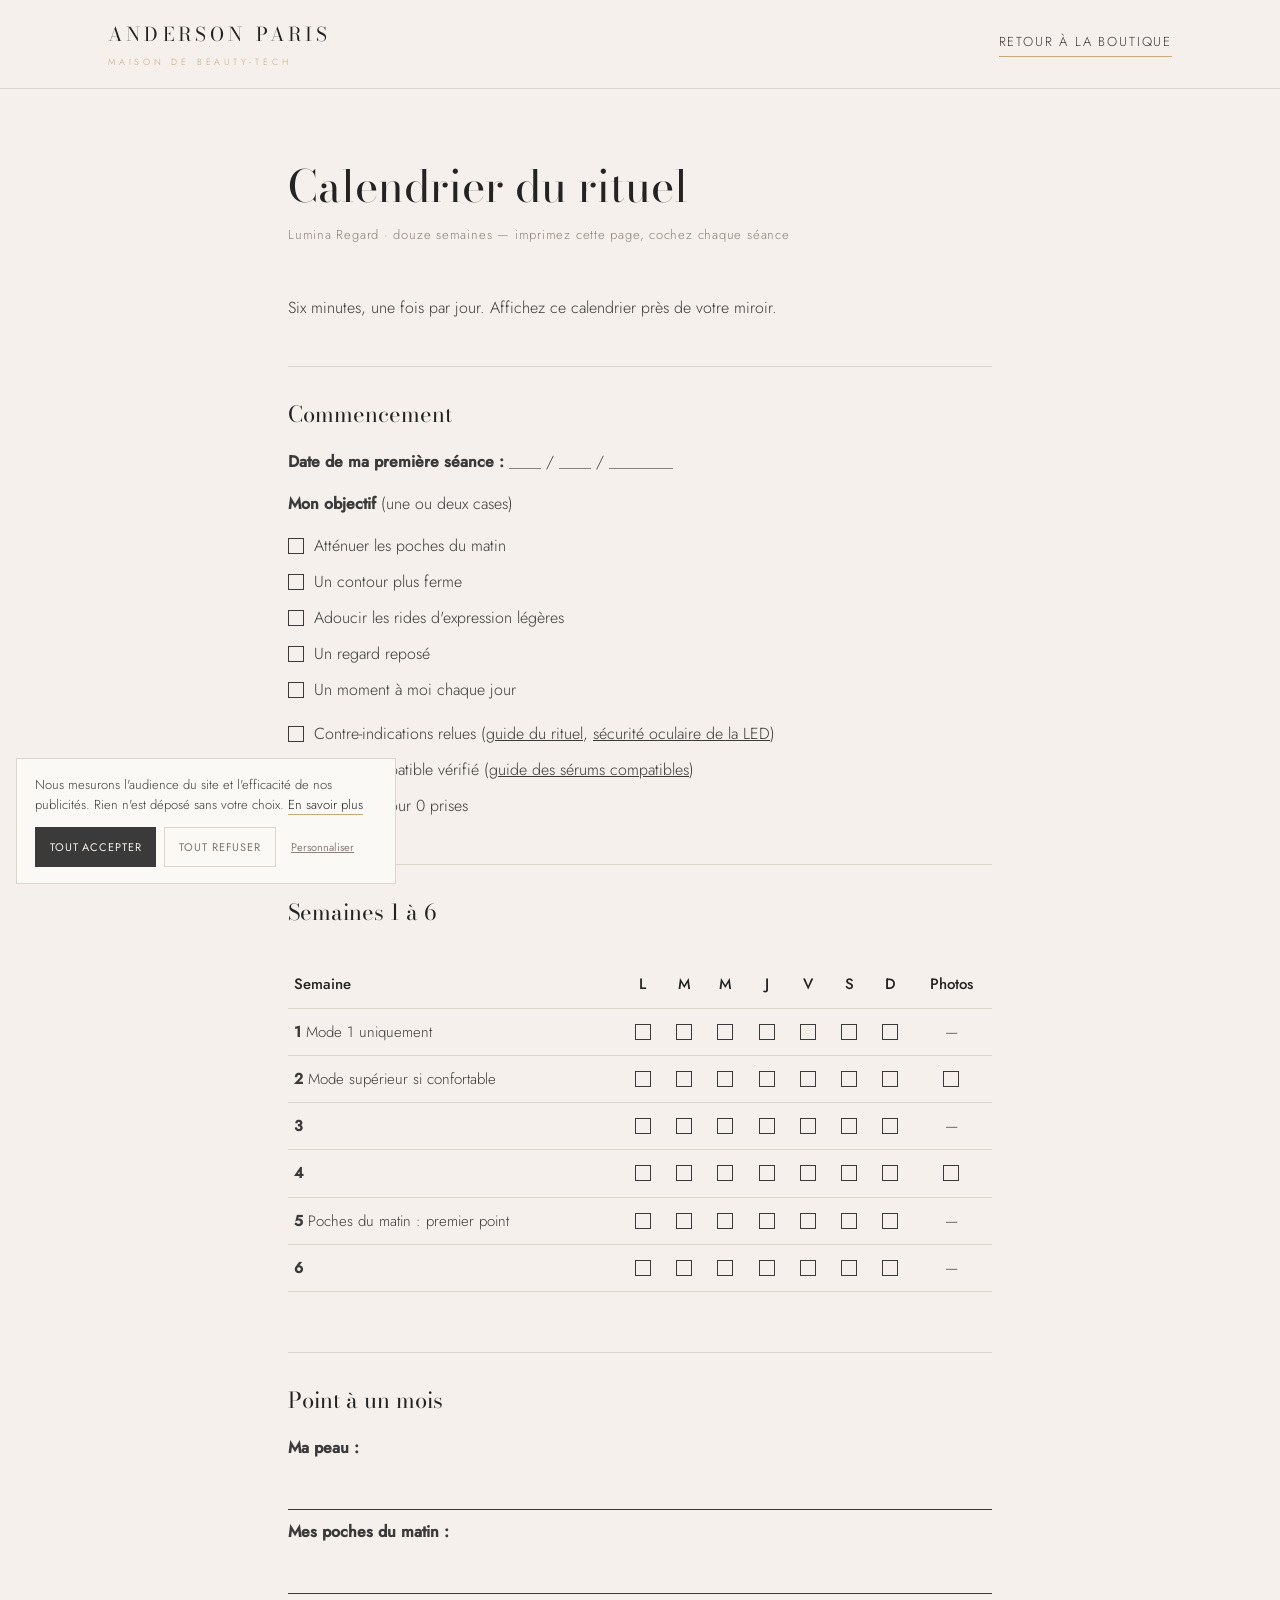
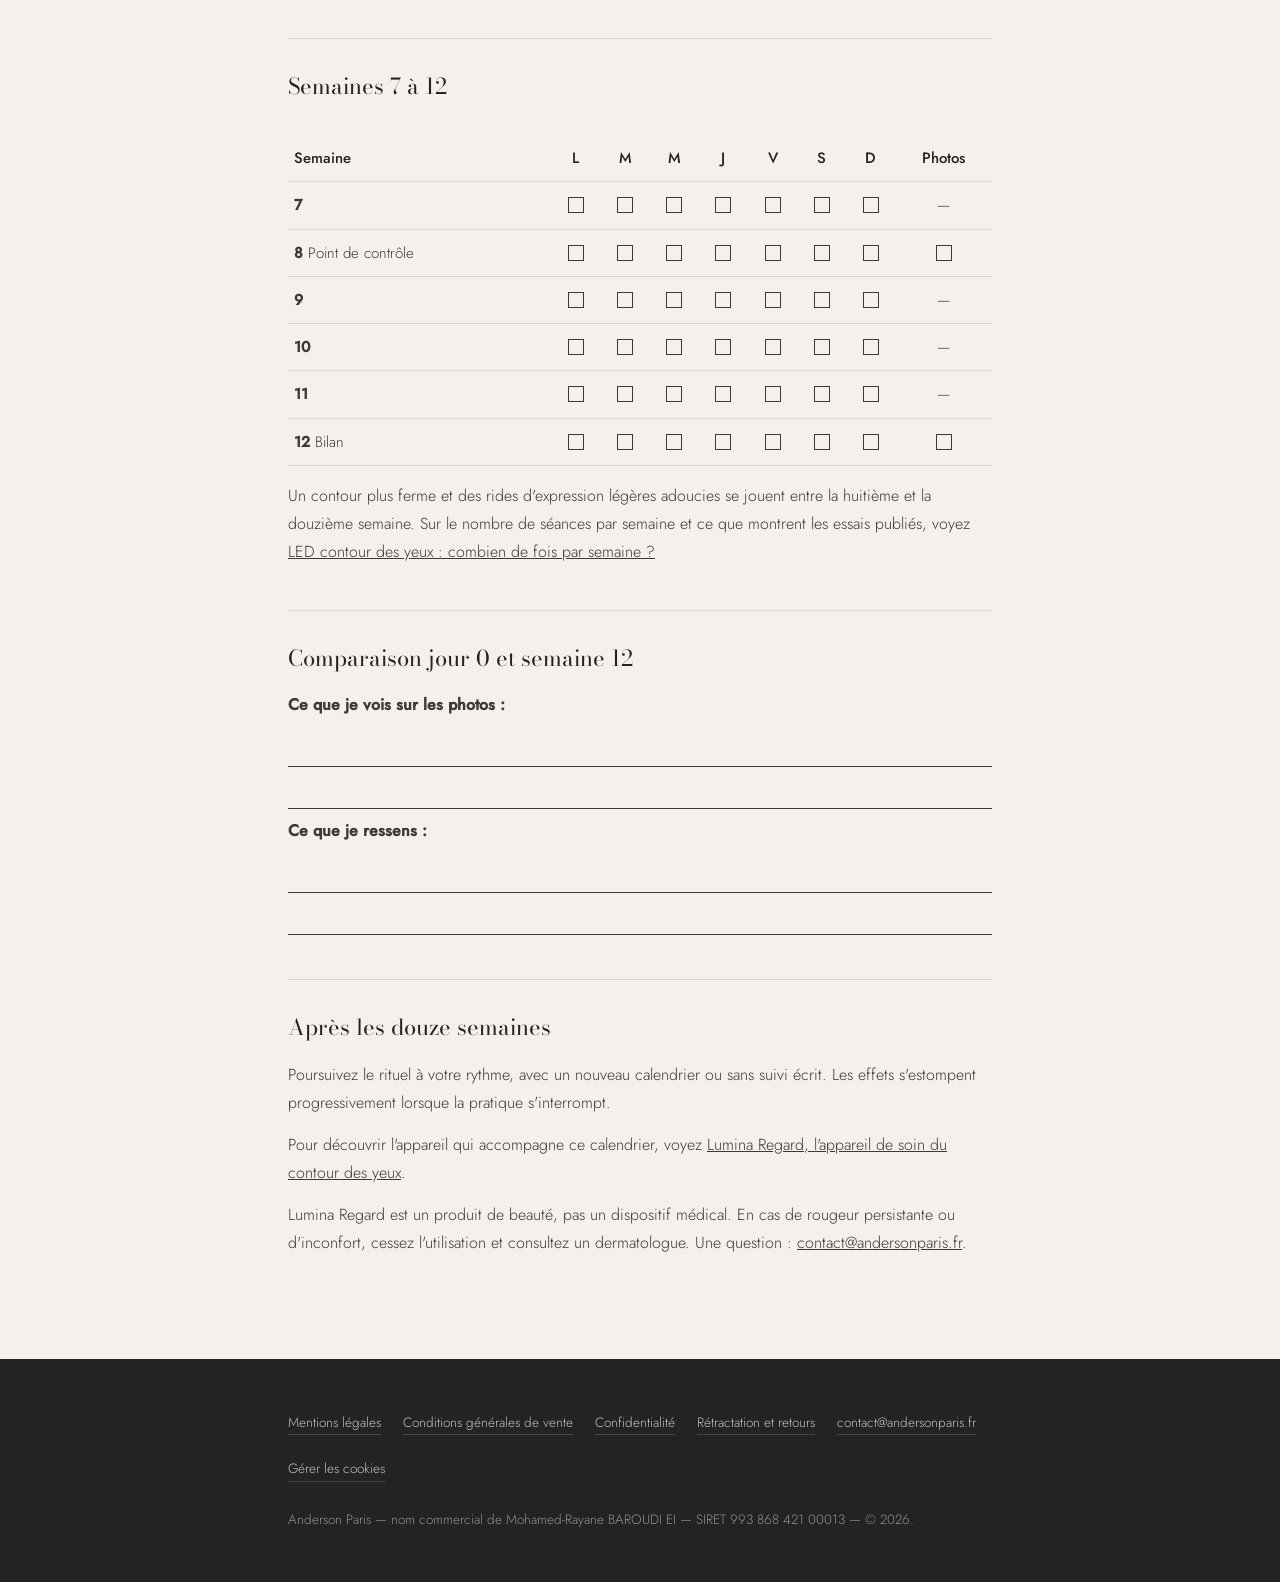
==== commit 6becb0be: "Sort la page calendrier du rituel du cul-de-sac et la relie au cluster - calendrier-rituel : 3 liens" ====
--- a/calendrier-rituel.html
+++ b/calendrier-rituel.html
@@ -42,7 +42,8 @@
 <li><span class="case"></span>Un moment à moi chaque jour</li>
 </ul>
 <ul class="cases">
-<li><span class="case"></span>Contre-indications relues (<a href="/guide-rituel#contre-indications">guide du rituel</a>)</li>
+<li><span class="case"></span>Contre-indications relues (<a href="/guide-rituel#contre-indications">guide du rituel</a>, <a href="/led-contour-des-yeux-danger">sécurité oculaire de la LED</a>)</li>
+<li><span class="case"></span>Sérum compatible vérifié (<a href="/guide-serums">guide des sérums compatibles</a>)</li>
 <li><span class="case"></span>Photos du jour 0 prises</li>
 </ul>
 
@@ -71,7 +72,7 @@
 <tr><td><strong>11</strong></td><td><span class="case"></span></td><td><span class="case"></span></td><td><span class="case"></span></td><td><span class="case"></span></td><td><span class="case"></span></td><td><span class="case"></span></td><td><span class="case"></span></td><td>—</td></tr>
 <tr><td><strong>12</strong> Bilan</td><td><span class="case"></span></td><td><span class="case"></span></td><td><span class="case"></span></td><td><span class="case"></span></td><td><span class="case"></span></td><td><span class="case"></span></td><td><span class="case"></span></td><td><span class="case"></span></td></tr>
 </table></div>
-<p>Un contour plus ferme et des rides d'expression légères adoucies se jouent entre la huitième et la douzième semaine.</p>
+<p>Un contour plus ferme et des rides d'expression légères adoucies se jouent entre la huitième et la douzième semaine. Sur le nombre de séances par semaine et ce que montrent les essais publiés, voyez <a href="/frequence-led-contour-des-yeux">LED contour des yeux : combien de fois par semaine ?</a></p>
 
 <h2>Comparaison jour 0 et semaine 12</h2>
 <p><strong>Ce que je vois sur les photos :</strong></p><div class="ligne-ecrire"></div><div class="ligne-ecrire"></div>
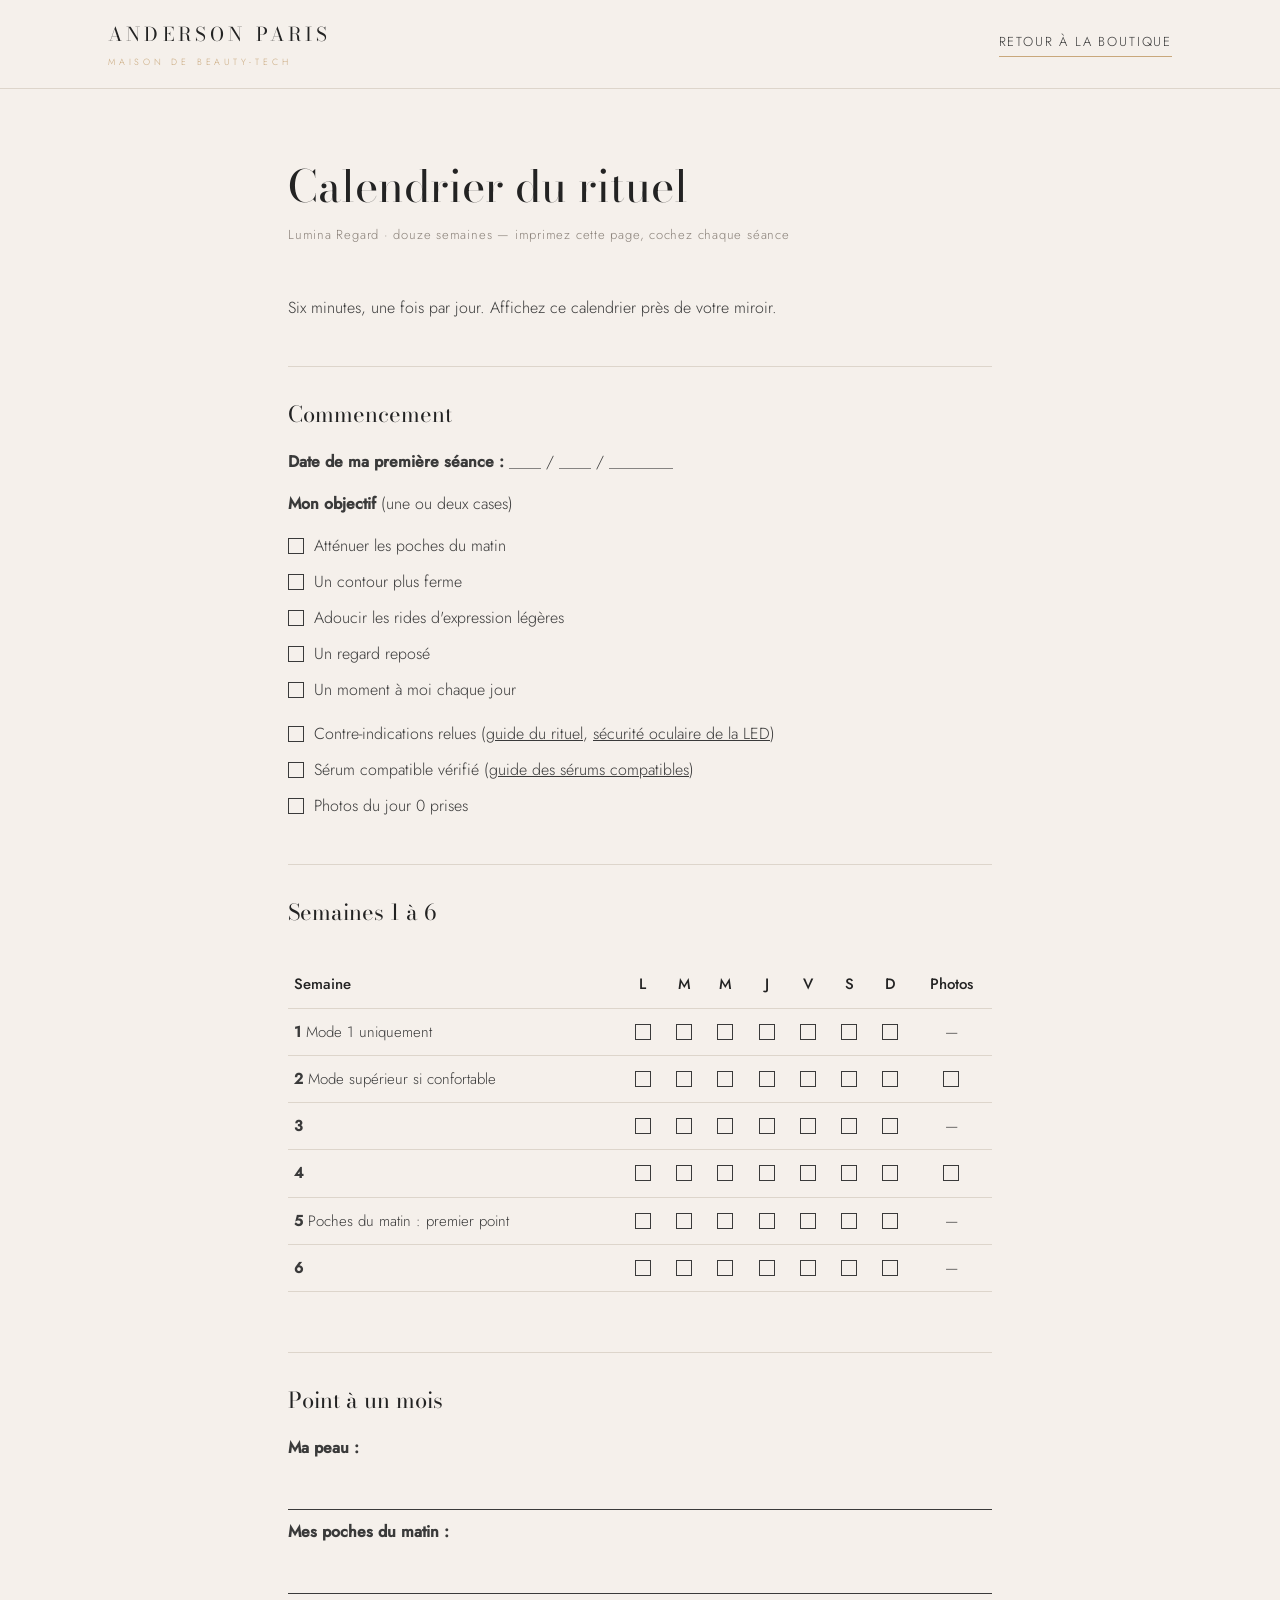
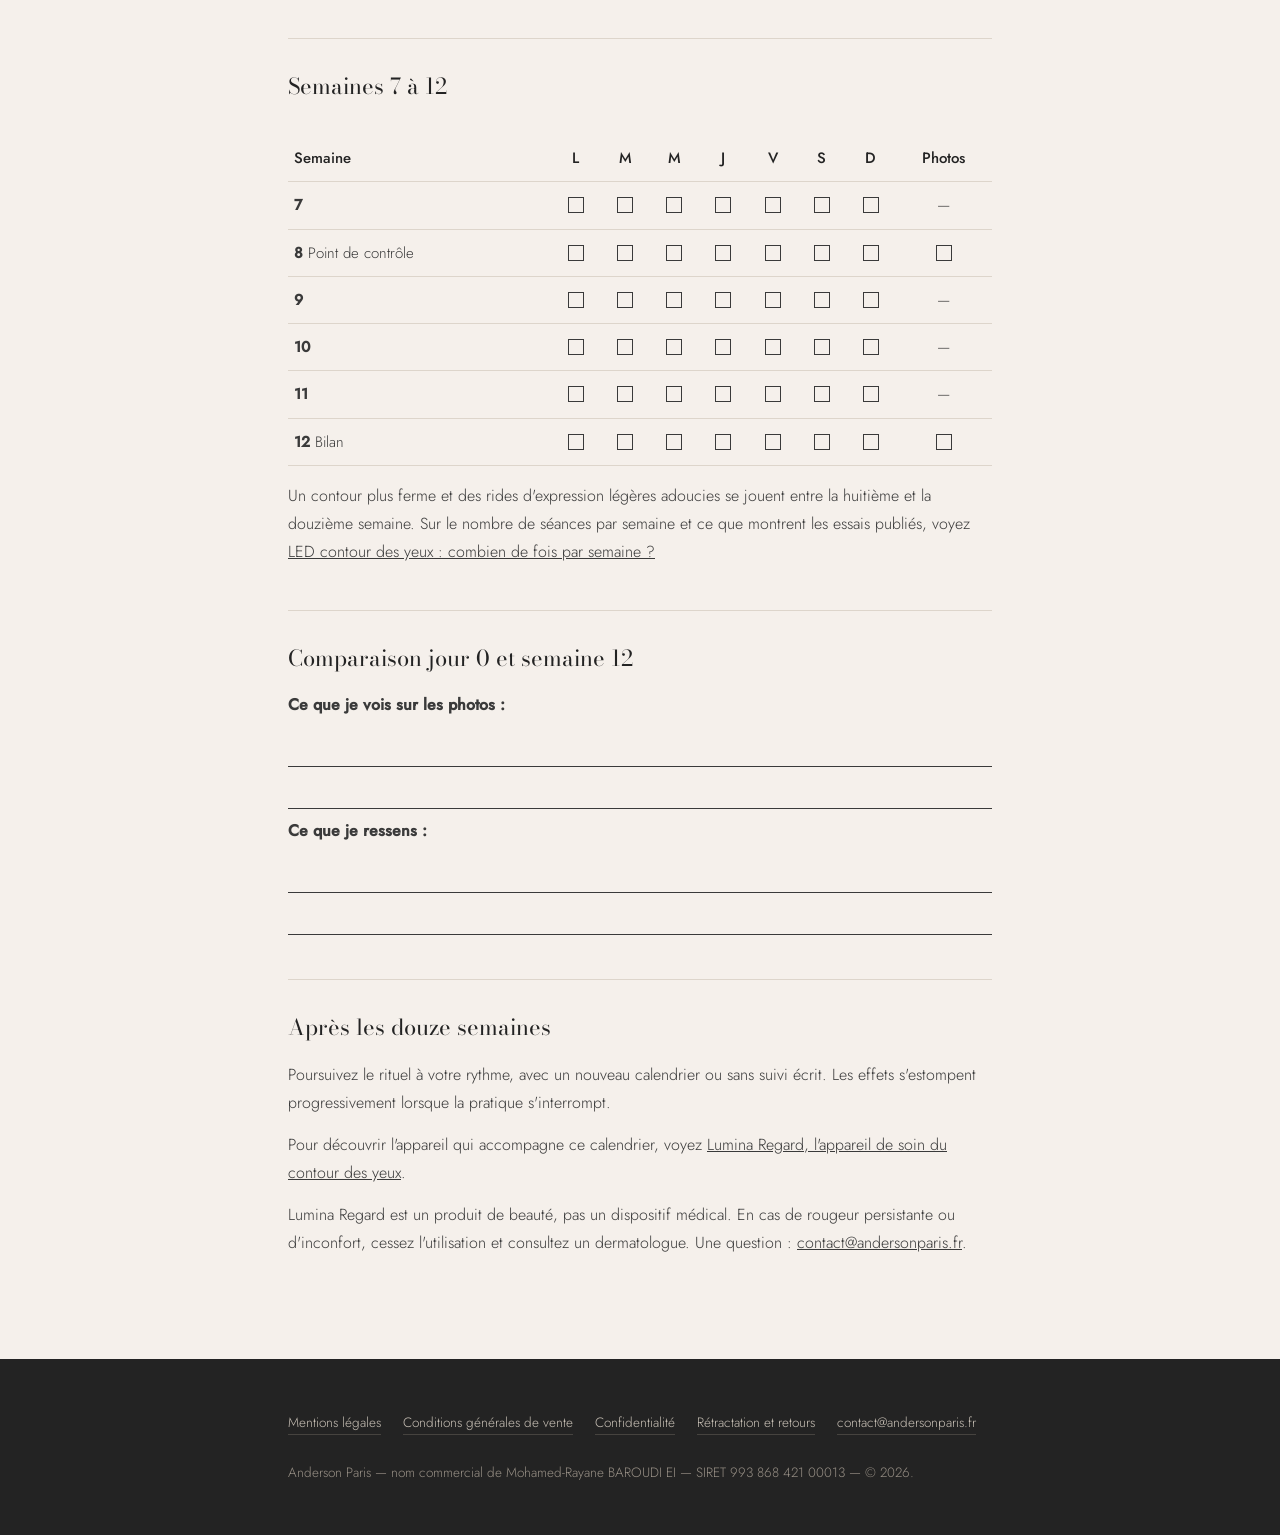
==== commit 83e7e965: "Charge consentement.js et retire le bloc inline des sept pages index.html perd le 2e IIFE de son scr" ====
--- a/calendrier-rituel.html
+++ b/calendrier-rituel.html
@@ -18,6 +18,34 @@
 <link rel="icon" type="image/png" href="/images/favicon.png">
 <link rel="preload" as="font" type="font/woff2" href="/polices/bodoni-moda-latin.woff2" crossorigin>
 <link rel="preload" as="font" type="font/woff2" href="/polices/jost-latin.woff2" crossorigin>
+<script type="application/ld+json">
+{
+  "@context": "https://schema.org",
+  "@graph": [
+    {
+      "@type": "Article",
+      "@id": "https://www.andersonparis.fr/calendrier-rituel#article",
+      "headline": "Calendrier du rituel Lumina Regard, 12 semaines à imprimer",
+      "description": "Calendrier du rituel Lumina Regard à imprimer : douze semaines de séances à cocher, deux points de contrôle et un bilan photo du contour des yeux.",
+      "inLanguage": "fr-FR",
+      "datePublished": "2026-09-22",
+      "dateModified": "2026-09-26",
+      "image": "https://www.andersonparis.fr/images/lumina-regard-champagne.jpg",
+      "mainEntityOfPage": { "@type": "WebPage", "@id": "https://www.andersonparis.fr/calendrier-rituel" },
+      "author": { "@type": "Organization", "name": "Anderson Paris", "url": "https://www.andersonparis.fr/" },
+      "publisher": { "@type": "Organization", "name": "Anderson Paris", "url": "https://www.andersonparis.fr/", "logo": { "@type": "ImageObject", "url": "https://www.andersonparis.fr/images/logo-anderson.png" } }
+    },
+    {
+      "@type": "WebPage",
+      "@id": "https://www.andersonparis.fr/calendrier-rituel",
+      "url": "https://www.andersonparis.fr/calendrier-rituel",
+      "name": "Calendrier du rituel, 12 semaines — Anderson Paris",
+      "inLanguage": "fr-FR",
+      "isPartOf": { "@type": "WebSite", "name": "Anderson Paris", "url": "https://www.andersonparis.fr/" }
+    }
+  ]
+}
+</script>
 <link rel="stylesheet" href="/polices/polices.css">
 <link rel="stylesheet" href="/style.css">
 </head>
@@ -126,75 +154,5 @@
 </div>
 
 <script src="/suivi.js"></script>
-<script>
-// Bandeau de consentement. Ajouter ?bandeau à l'adresse pour l'afficher avant d'avoir les identifiants.
-(function(){
-  if(!Suivi.configure && !/[?&]bandeau\b/.test(location.search)) return;
-  var bandeau = document.querySelector(".consentement");
-  var choix = bandeau.querySelector(".choix");
-  var personnaliser = bandeau.querySelector('[data-choix="personnaliser"]');
-  var lienGerer = document.querySelector(".lien-cookies");
-  var cases = { audience: choix.querySelector('[name="audience"]'), publicite: choix.querySelector('[name="publicite"]') };
-
-  // Le motif restreint l'effacement aux traceurs reellement retires : retirer la
-  // publicite ne doit pas emporter le cookie PostHog d'une audience toujours consentie.
-  function effacerCookies(motif){
-    var domaine = location.hostname.replace(/^www\./, "");
-    document.cookie.split(";").forEach(function(c){
-      var nom = c.split("=")[0].trim();
-      if(!motif.test(nom)) return;
-      document.cookie = nom + "=; max-age=0; path=/";
-      document.cookie = nom + "=; max-age=0; path=/; domain=." + domaine;
-    });
-  }
-  function enregistrer(c){
-    var avant = Suivi.consentement();
-    Suivi.enregistrer(c);
-    bandeau.hidden = true;
-    if(!avant){ Suivi.activer(c); return; }
-    if(avant.audience === c.audience && avant.publicite === c.publicite) return;
-    var retraitAudience = avant.audience && !c.audience;
-    var retraitPublicite = avant.publicite && !c.publicite;
-    if(retraitAudience) Suivi.couper();
-    // Le nettoyage est differe d'un tick : array.js reecrit le cookie ph_ juste
-    // apres opt_out_capturing(), et un effacement synchrone passerait avant lui.
-    if(retraitAudience || retraitPublicite){
-      var motif = retraitAudience && retraitPublicite ? /^(_ga|_gid|_fbp|_fbc|ph_)/
-                : retraitAudience ? /^(_ga|_gid|ph_)/ : /^(_fbp|_fbc)/;
-      setTimeout(function(){
-        effacerCookies(motif);
-        if(retraitAudience) Suivi.purger();
-        location.reload();
-      }, 0);
-      return;
-    }
-    location.reload();
-  }
-  function ouvrirChoix(){
-    choix.hidden = false;
-    personnaliser.textContent = "Enregistrer mes choix";
-  }
-
-  bandeau.addEventListener("click", function(e){
-    var b = e.target.closest("[data-choix]");
-    if(!b) return;
-    var action = b.getAttribute("data-choix");
-    if(action === "refuser") enregistrer({ audience: false, publicite: false });
-    else if(action === "accepter") enregistrer({ audience: true, publicite: true });
-    else if(choix.hidden) ouvrirChoix();
-    else enregistrer({ audience: cases.audience.checked, publicite: cases.publicite.checked });
-  });
-  lienGerer.hidden = false;
-  lienGerer.addEventListener("click", function(){
-    var c = Suivi.consentement() || { audience: false, publicite: false };
-    cases.audience.checked = c.audience;
-    cases.publicite.checked = c.publicite;
-    ouvrirChoix();
-    bandeau.hidden = false;
-  });
-
-  var existant = Suivi.consentement();
-  if(existant) Suivi.activer(existant); else bandeau.hidden = false;
-})();
-</script>
+<script src="/consentement.js"></script>
 </body></html>
